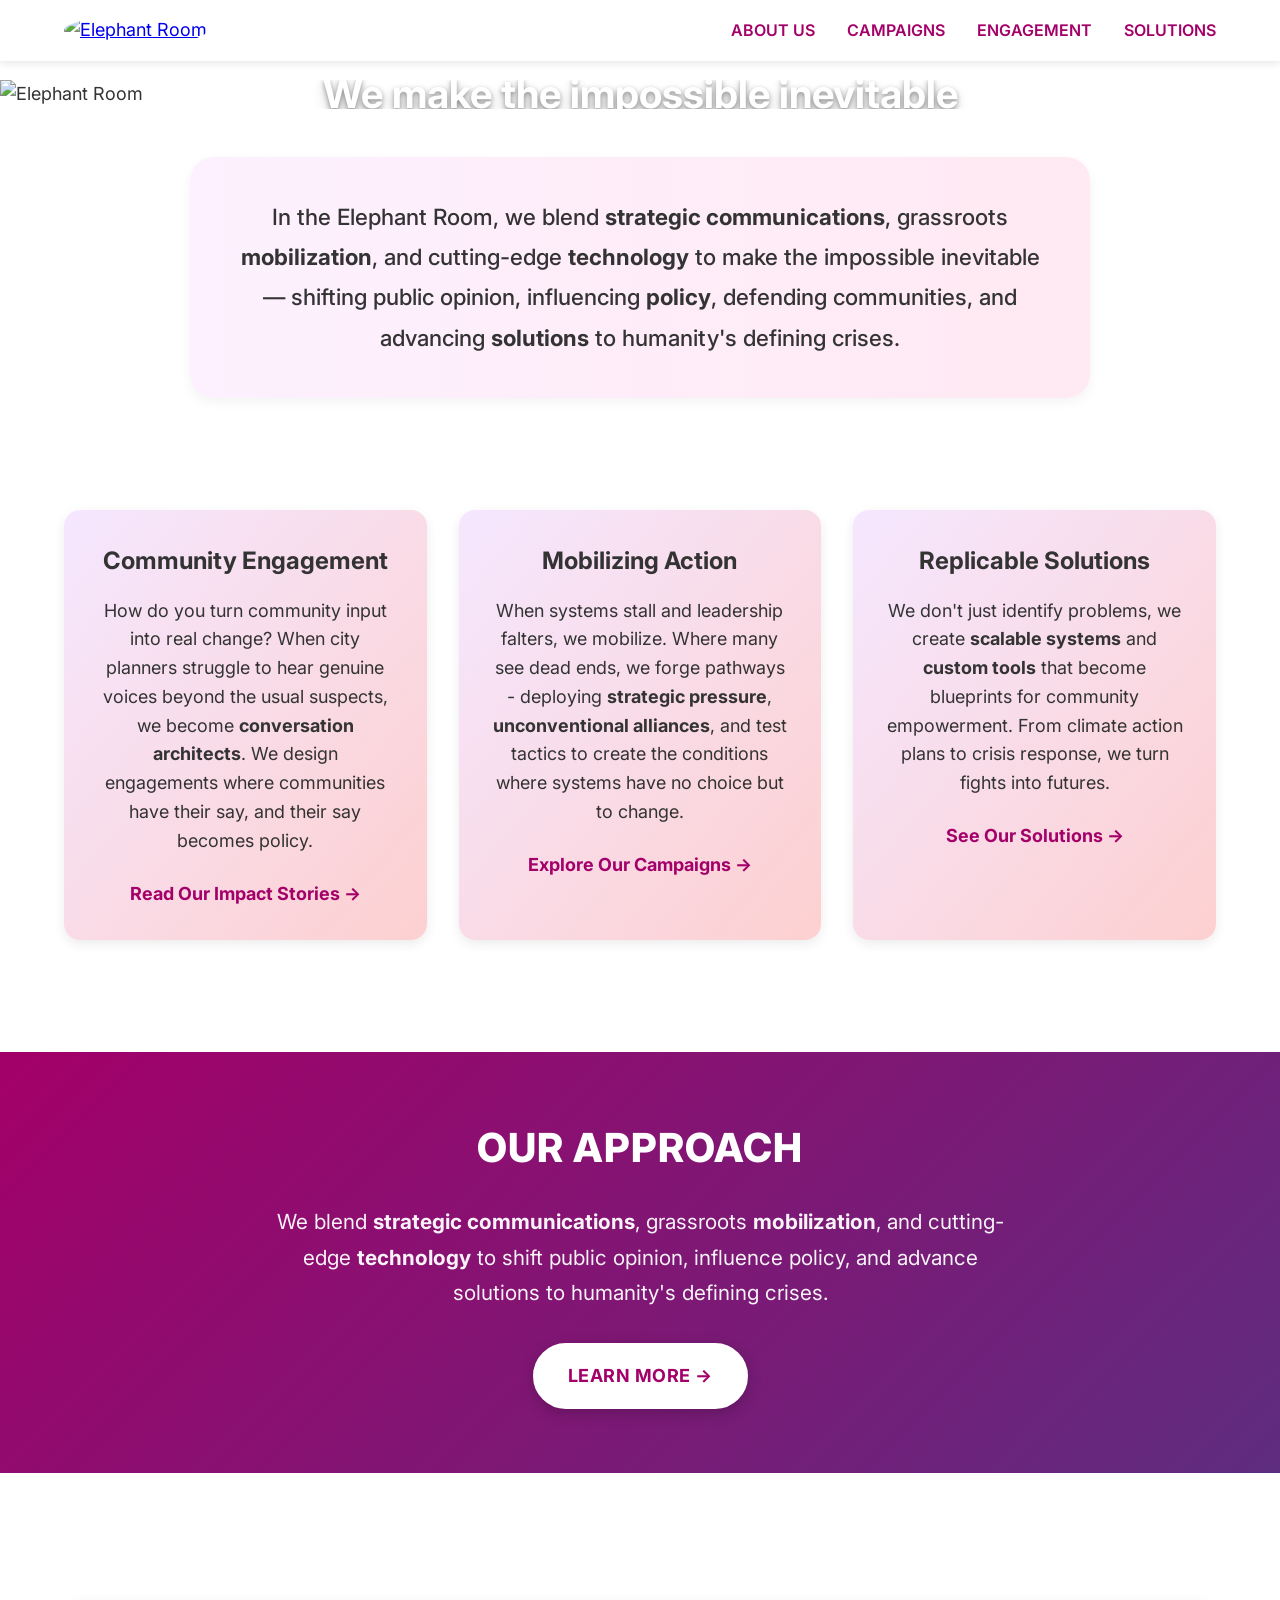
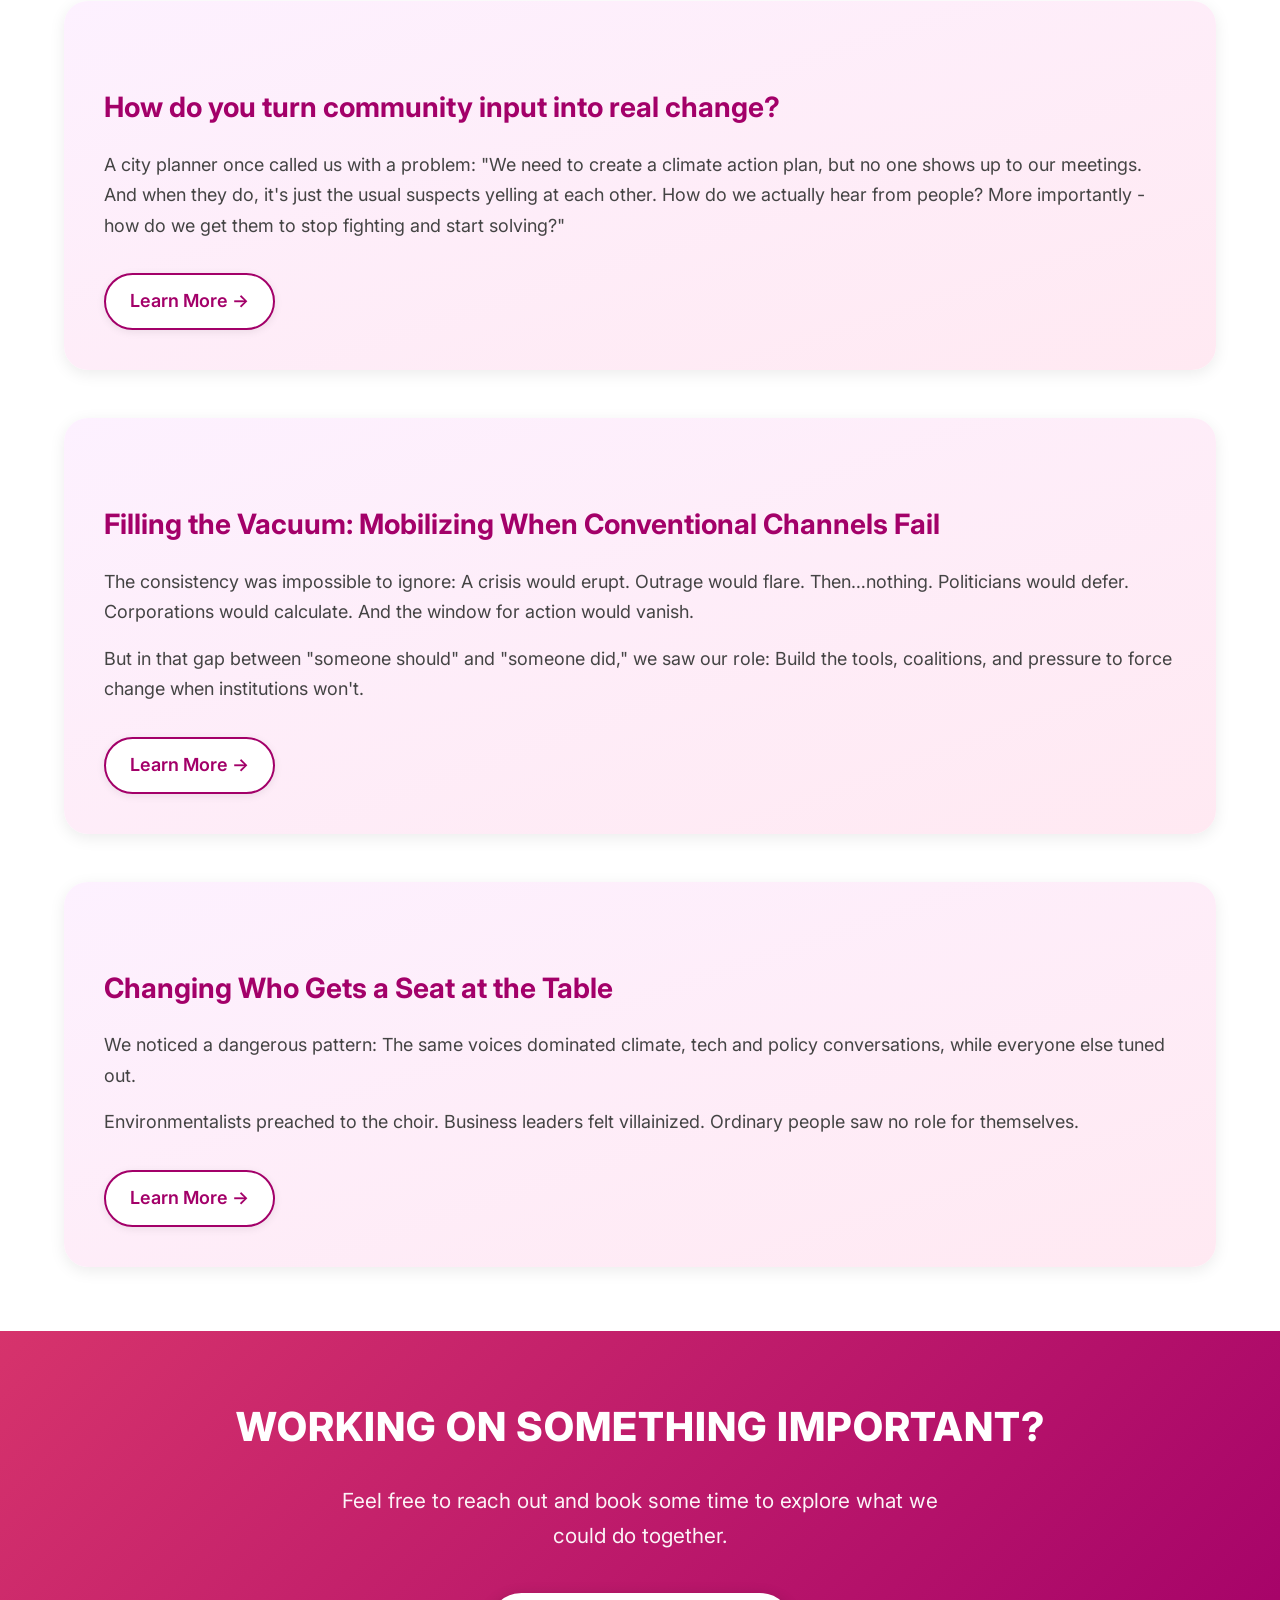
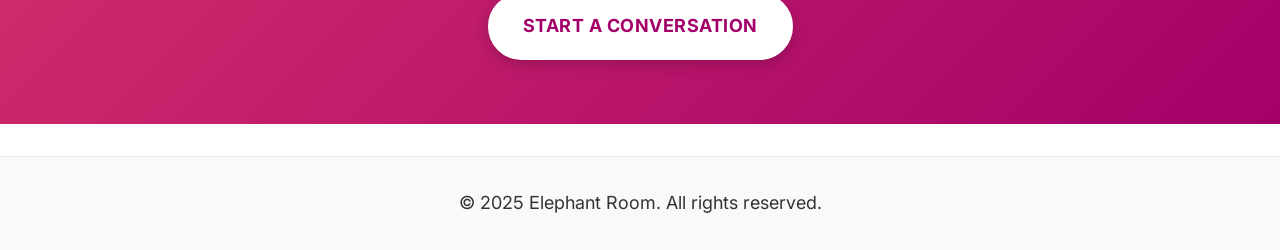
==== index.html @ 50a8126b "Restore original Elephant Room website for Netlify deployment" ====
<!DOCTYPE html>
<html lang="en">
<head>
    <meta charset="UTF-8">
    <meta name="viewport" content="width=device-width, initial-scale=1.0">
    <title>Elephant Room - We make the impossible inevitable</title>
    <link rel="stylesheet" href="css/main.css">
    <link href="https://fonts.googleapis.com/css2?family=Inter:wght@400;600;700;900&display=swap" rel="stylesheet">
</head>
<body>
    <!-- Navigation -->
    <nav class="site-nav">
        <div class="nav-container">
            <a href="index.html" class="nav-logo">
                <img src="content/images/2025/06/elphant-in-the-logo-1.jpg" alt="Elephant Room" width="40" height="40">
            </a>
            <ul class="nav-menu">
                <li><a href="about-us.html">About Us</a></li>
                <li><a href="campaigns.html">Campaigns</a></li>
                <li><a href="engagement.html">Engagement</a></li>
                <li><a href="solutions.html">Solutions</a></li>
            </ul>
        </div>
    </nav>

    <!-- Full-bleed Hero Section -->
    <section class="hero">
        <img src="content/images/2025/06/elephants-1.jpg" class="hero-image" alt="Elephant Room">
        <div class="hero-text">
            <h1 class="hero-heading">We make the impossible inevitable</h1>
        </div>
    </section>

    <!-- Mission Copy -->
    <section class="mission-copy">
        <div class="mission-wrapper">
            <p>
                In the Elephant Room, we blend
                <strong>strategic communications</strong>,
                grassroots <strong>mobilization</strong>, and
                cutting-edge <strong>technology</strong> to make the impossible inevitable —
                shifting public opinion, influencing <strong>policy</strong>,
                defending communities, and advancing <strong>solutions</strong>
                to humanity's defining crises.
            </p>
        </div>
    </section>

    <!-- Main content container -->
    <div class="page-container">
        <!-- Card Grid -->
        <section class="card-grid">
            <div class="card">
                <h2>Community Engagement</h2>
                <p>How do you turn community input into real change? When city planners struggle to hear genuine voices beyond the usual suspects, we become <strong>conversation architects</strong>. We design engagements where communities have their say, and their say becomes policy.</p>
                <a href="engagement.html">Read Our Impact Stories →</a>
            </div>
            <div class="card">
                <h2>Mobilizing Action</h2>
                <p>When systems stall and leadership falters, we mobilize. Where many see dead ends, we forge pathways - deploying <strong>strategic pressure</strong>, <strong>unconventional alliances</strong>, and test tactics to create the conditions where systems have no choice but to change.</p>
                <a href="campaigns.html">Explore Our Campaigns →</a>
            </div>
            <div class="card">
                <h2>Replicable Solutions</h2>
                <p>We don't just identify problems, we create <strong>scalable systems</strong> and <strong>custom tools</strong> that become blueprints for community empowerment. From climate action plans to crisis response, we turn fights into futures.</p>
                <a href="solutions.html">See Our Solutions →</a>
            </div>
        </section>
    </div>

    <!-- Our Approach Full-Width Section -->
    <section class="our-approach-section">
        <div class="our-approach-content">
            <h2>Our Approach</h2>
            <p>We blend <strong>strategic communications</strong>, grassroots <strong>mobilization</strong>, and cutting-edge <strong>technology</strong> to shift public opinion, influence policy, and advance solutions to humanity's defining crises.</p>
            <a href="about-us.html" class="approach-button">Learn More →</a>
        </div>
    </section>

    <!-- Main content container -->
    <div class="page-container">

        <!-- Three Key Areas Section -->
        <section class="key-areas">
            <div class="key-area">
                <div class="key-area-content">
                    <h3>How do you turn community input into real change?</h3>
                    <div class="key-area-image">
                        <img src="images/placeholder-community.jpg" alt="Community Engagement" onerror="this.style.display='none';">
                    </div>
                    <p>A city planner once called us with a problem: "We need to create a climate action plan, but no one shows up to our meetings. And when they do, it's just the usual suspects yelling at each other. How do we actually hear from people? More importantly - how do we get them to stop fighting and start solving?"</p>
                    <a href="engagement.html" class="key-area-link">Learn More →</a>
                </div>
            </div>
            
            <div class="key-area">
                <div class="key-area-content">
                    <h3>Filling the Vacuum: Mobilizing When Conventional Channels Fail</h3>
                    <div class="key-area-image">
                        <img src="images/placeholder-mobilizing.jpg" alt="Mobilizing Action" onerror="this.style.display='none';">
                    </div>
                    <p>The consistency was impossible to ignore: A crisis would erupt. Outrage would flare. Then…nothing. Politicians would defer. Corporations would calculate. And the window for action would vanish.</p>
                    <p>But in that gap between "someone should" and "someone did," we saw our role: Build the tools, coalitions, and pressure to force change when institutions won't.</p>
                    <a href="campaigns.html" class="key-area-link">Learn More →</a>
                </div>
            </div>
            
            <div class="key-area">
                <div class="key-area-content">
                    <h3>Changing Who Gets a Seat at the Table</h3>
                    <div class="key-area-image">
                        <img src="images/placeholder-solutions.jpg" alt="Solutions" onerror="this.style.display='none';">
                    </div>
                    <p>We noticed a dangerous pattern: The same voices dominated climate, tech and policy conversations, while everyone else tuned out.</p>
                    <p>Environmentalists preached to the choir. Business leaders felt villainized. Ordinary people saw no role for themselves.</p>
                    <a href="solutions.html" class="key-area-link">Learn More →</a>
                </div>
            </div>
        </section>

        <!-- CTA Banner -->
        <section class="cta">
            <h2>Working on Something Important?</h2>
            <p>Feel free to reach out and book some time to explore what we could do together.</p>
            <a class="cta-button" href="https://calendly.com/ben_west_/elephant-room-first-call" target="_blank" rel="noopener">Start a Conversation</a>
        </section>
    </div>

    <!-- Footer -->
    <footer class="site-footer">
        <div class="footer-content">
            <p>&copy; 2025 Elephant Room. All rights reserved.</p>
        </div>
    </footer>
</body>
</html>
---- css/main.css ----
/* Reset and Base Styles */
* {
    margin: 0;
    padding: 0;
    box-sizing: border-box;
}

/* Typography */
@import url('https://fonts.googleapis.com/css2?family=Inter:wght@400;600;700;900&display=swap');

body {
    font-family: 'Inter', -apple-system, BlinkMacSystemFont, 'Segoe UI', Roboto, Oxygen, Ubuntu, Cantarell, 'Open Sans', 'Helvetica Neue', sans-serif;
    line-height: 1.6;
    color: #333;
    font-size: 18px;
}

/* Navigation Styles */
.site-nav {
    background: white;
    position: fixed;
    top: 0;
    left: 0;
    right: 0;
    z-index: 9999;
    box-shadow: 0 2px 8px rgba(0, 0, 0, 0.1);
}

.nav-container {
    max-width: 1200px;
    margin: 0 auto;
    display: flex;
    align-items: center;
    justify-content: space-between;
    padding: 1rem 1.5rem;
}

.nav-logo img {
    width: 40px;
    height: 40px;
    border-radius: 50%;
}

.nav-menu {
    display: flex;
    list-style: none;
    gap: 2rem;
    margin: 0;
}

.nav-menu a {
    color: #a30069;
    font-weight: 600;
    text-transform: uppercase;
    font-size: 1rem;
    text-decoration: none;
    transition: color 0.2s ease;
    text-shadow:
        0 1px 2px rgba(255, 255, 255, 0.8),
        0 2px 4px rgba(255, 255, 255, 0.6),
        0 4px 8px rgba(255, 255, 255, 0.4);
}

.nav-menu a:hover,
.nav-menu a.nav-active {
    color: #5e2c7f;
}

/* Hero Section */
.hero {
    position: relative;
    width: 100vw;
    max-height: 520px;
    overflow: hidden;
    margin-top: 80px; /* Account for fixed nav */
}

.hero-image {
    width: 100%;
    height: auto;
    display: block;
}

.hero-text {
    position: absolute;
    top: 50%;
    left: 50%;
    transform: translate(-50%, -50%);
    z-index: 10;
    color: white;
    text-align: center;
    text-shadow:
        0 2px 4px rgba(0, 0, 0, 0.3),
        0 4px 8px rgba(0, 0, 0, 0.2),
        0 8px 16px rgba(0, 0, 0, 0.1);
}

.hero-heading {
    font-size: 2.5rem;
    font-weight: 700;
    margin: 0;
}

/* Subpage Hero Styles */
.sub-hero {
    background: linear-gradient(to right, #fdf1ff, #ffe9f2);
    padding: 5rem 1.5rem 4rem;
    text-align: center;
    margin-top: 80px; /* Account for fixed nav */
}

.sub-hero .hero-heading {
    font-size: 3.5rem;
    font-weight: 900;
    color: #333;
    text-transform: uppercase;
    margin-bottom: 1.5rem;
}

.sub-hero .hero-blurb {
    font-size: 1.5rem;
    font-weight: 400;
    line-height: 1.8;
    max-width: 900px;
    margin: 0 auto 1rem;
    color: #333;
}

.sub-hero .highlight {
    font-weight: 600;
    color: #a30069;
}

/* Mission Section */
.mission-copy {
    display: flex;
    justify-content: center;
    padding: 3rem 1.5rem;
    width: 100vw;
    margin-left: calc(-50vw + 50%);
    margin-right: calc(-50vw + 50%);
}

.mission-wrapper {
    max-width: 900px;
    background: linear-gradient(to right, #fdf1ff, #ffe9f2);
    padding: 2.5rem;
    border-radius: 1.5rem;
    font-size: 1.4rem;
    line-height: 1.8;
    font-weight: 500;
    color: #333;
    text-align: center;
    box-shadow: 0 4px 12px rgba(0,0,0,0.05);
}

.mission-wrapper p {
    margin: 0;
}

/* Page container */
.page-container {
    max-width: 1200px;
    margin: 0 auto;
    padding: 2rem 1.5rem;
}

/* Card Grid */
.card-grid {
    display: grid;
    grid-template-columns: repeat(auto-fit, minmax(280px, 1fr));
    gap: 2rem;
    margin: 2rem 0;
}

.card {
    background: linear-gradient(to bottom right, #f5e7ff, #fdd0d0);
    padding: 2rem;
    border-radius: 1rem;
    box-shadow: 0 4px 12px rgba(0,0,0,0.08);
    text-align: center;
    transition: transform 0.2s ease, box-shadow 0.2s ease;
}

.card:hover {
    transform: translateY(-2px);
    box-shadow: 0 6px 20px rgba(0,0,0,0.12);
}

.card h2 {
    margin-bottom: 1rem;
    color: #333;
    font-size: 1.5rem;
}

.card p {
    margin-bottom: 1.5rem;
    line-height: 1.6;
}

.card a {
    color: #a30069;
    font-weight: bold;
    text-decoration: none;
    transition: color 0.2s ease;
}

.card a:hover {
    color: #d6336c;
}

/* Our Approach Full-Width Section */
.our-approach-section {
    width: 100vw;
    margin-left: calc(-50vw + 50%);
    margin-right: calc(-50vw + 50%);
    background: linear-gradient(135deg, #a30069, #5e2c7f);
    padding: 4rem 0;
    margin-top: 3rem;
    margin-bottom: 2rem;
    color: white;
    text-align: center;
}

.our-approach-content {
    max-width: 800px;
    margin: 0 auto;
    padding: 0 2rem;
}

.our-approach-content h2 {
    font-size: 2.5rem;
    font-weight: 800;
    margin-bottom: 1.5rem;
    color: white;
    text-transform: uppercase;
    letter-spacing: 1px;
}

.our-approach-content p {
    font-size: 1.3rem;
    line-height: 1.7;
    margin-bottom: 2rem;
    color: rgba(255, 255, 255, 0.95);
}

.approach-button {
    display: inline-block;
    padding: 1rem 2rem;
    background: white;
    color: #a30069;
    border: 3px solid white;
    border-radius: 2.5rem;
    text-decoration: none;
    font-weight: 700;
    font-size: 1.125rem;
    text-transform: uppercase;
    letter-spacing: 0.5px;
    transition: all 0.3s ease;
    box-shadow: 0 4px 15px rgba(0, 0, 0, 0.2);
}

.approach-button:hover {
    background: rgba(255, 255, 255, 0.1);
    color: white;
    border-color: white;
    transform: translateY(-3px);
    box-shadow: 0 6px 20px rgba(0, 0, 0, 0.3);
}

/* Key Areas Section */
.key-areas {
    margin: 4rem 0;
    display: grid;
    grid-template-columns: 1fr;
    gap: 3rem;
}

.key-area {
    background: linear-gradient(to bottom right, #fdf1ff, #ffe9f2);
    border-radius: 1.5rem;
    padding: 2.5rem;
    box-shadow: 0 4px 16px rgba(0,0,0,0.08);
    transition: transform 0.3s ease, box-shadow 0.3s ease;
}

.key-area:hover {
    transform: translateY(-4px);
    box-shadow: 0 8px 24px rgba(0,0,0,0.12);
}

.key-area-content h3 {
    font-size: 1.75rem;
    font-weight: 700;
    color: #a30069;
    margin-bottom: 1.5rem;
    line-height: 1.3;
}

.key-area-image {
    margin: 1.5rem 0;
    text-align: center;
}

.key-area-image img {
    max-width: 100%;
    height: auto;
    border-radius: 1rem;
    box-shadow: 0 4px 12px rgba(0,0,0,0.1);
}

.key-area-content p {
    font-size: 1.125rem;
    line-height: 1.7;
    color: #444;
    margin-bottom: 1rem;
}

.key-area-content p:last-of-type {
    margin-bottom: 2rem;
}

.key-area-link {
    display: inline-block;
    color: #a30069;
    font-weight: 600;
    text-decoration: none;
    font-size: 1.125rem;
    padding: 0.75rem 1.5rem;
    border: 2px solid #a30069;
    border-radius: 2rem;
    transition: all 0.3s ease;
    background: white;
    box-shadow: 0 2px 8px rgba(0,0,0,0.08);
}

.key-area-link:hover {
    background: #a30069;
    color: white;
    transform: translateY(-2px);
    box-shadow: 0 4px 12px rgba(0,0,0,0.15);
}

/* CTA Section */
.cta {
    width: 100vw;
    margin-left: calc(-50vw + 50%);
    margin-right: calc(-50vw + 50%);
    background: linear-gradient(135deg, #d6336c, #a30069);
    text-align: center;
    padding: 4rem 2rem;
    margin-top: 4rem;
    color: white;
}

.cta h2 {
    font-size: 2.5rem;
    font-weight: 800;
    margin-bottom: 1.5rem;
    color: white;
    text-transform: uppercase;
    letter-spacing: 1px;
}

.cta p {
    font-size: 1.3rem;
    line-height: 1.7;
    margin-bottom: 2.5rem;
    color: rgba(255, 255, 255, 0.95);
    max-width: 600px;
    margin-left: auto;
    margin-right: auto;
    margin-bottom: 2.5rem;
}

.cta-button {
    display: inline-block;
    padding: 1rem 2rem;
    background: white;
    color: #a30069;
    border: 3px solid white;
    border-radius: 2.5rem;
    text-decoration: none;
    font-weight: 700;
    font-size: 1.125rem;
    text-transform: uppercase;
    letter-spacing: 0.5px;
    transition: all 0.3s ease;
    box-shadow: 0 4px 15px rgba(0, 0, 0, 0.2);
}

.cta-button:hover {
    background: rgba(255, 255, 255, 0.1);
    color: white;
    border-color: white;
    transform: translateY(-3px);
    box-shadow: 0 6px 20px rgba(0, 0, 0, 0.3);
}

/* Global CTA Footer Styling */
.cta-footer {
    display: flex;
    justify-content: center;
    padding: 3rem 1.5rem 4rem;
    width: 100vw;
    position: relative;
    left: 50%;
    right: 50%;
    margin: 0 -50vw;
}

.cta-box {
    background: linear-gradient(to right, #f5e1ff, #ffeaf5);
    border-radius: 1rem;
    padding: 2.5rem 2rem;
    text-align: center;
    box-shadow: 0 4px 12px rgba(0, 0, 0, 0.06);
    max-width: 800px;
    width: 100%;
}

.cta-box h2 {
    font-size: 1.75rem;
    font-weight: 700;
    color: #a30069;
    margin-bottom: 1rem;
}

.cta-box p {
    font-size: 1.125rem;
    line-height: 1.6;
    margin-bottom: 2rem;
    color: #333;
}

.cta-box .cta-button {
    display: inline-block;
    background: white;
    color: #d6336c;
    border: 2px solid #d6336c;
    padding: 0.75rem 1.5rem;
    border-radius: 2rem;
    text-decoration: none;
    font-weight: 600;
    box-shadow: 0 4px 8px rgba(0, 0, 0, 0.08);
    transition: all 0.3s ease;
}

.cta-box .cta-button:hover {
    background: #fff0f5;
    color: #a30069;
    border-color: #a30069;
}

/* Expertise Cards */
.expertise-section {
    max-width: 900px;
    margin: 0 auto;
    padding: 3rem 1.5rem;
}

.exp-card {
    background: linear-gradient(to bottom right, #fdf1ff, #ffe9f2);
    border-radius: 1.5rem;
    box-shadow: 0 4px 12px rgba(0, 0, 0, 0.08);
    margin-bottom: 2rem;
    padding: 2rem;
    transition: all 0.3s ease;
    position: relative;
    overflow: hidden;
}

.exp-card:hover {
    transform: translateY(-2px);
    box-shadow: 0 6px 20px rgba(0, 0, 0, 0.12);
}

.exp-card::before {
    content: '';
    position: absolute;
    top: 0;
    left: 0;
    right: 0;
    height: 5px;
    background: linear-gradient(to right, #a30069, #d6336c);
}

.exp-card img {
    width: 100%;
    max-height: 350px;
    object-fit: cover;
    border-radius: 1rem;
    margin: 1.5rem 0;
    box-shadow: 0 4px 12px rgba(0, 0, 0, 0.1);
}

.exp-card p {
    font-size: 1.125rem;
    line-height: 1.8;
    color: #333;
    margin: 1rem 0;
}

.exp-card strong {
    color: #a30069;
    font-weight: 600;
}

.exp-card summary {
    font-size: 1.5rem;
    font-weight: 700;
    color: #a30069;
    cursor: pointer;
    margin-bottom: 1rem;
    outline: none;
    display: flex;
    align-items: center;
    gap: 0.75rem;
    list-style: none;
}

.exp-card summary::-webkit-details-marker {
    display: none;
}

.exp-card[open] summary {
    margin-bottom: 1.5rem;
}

.icon {
    width: 24px;
    height: 24px;
    flex-shrink: 0;
}

/* Bio section wrapper */
.bio-section-wrapper {
    width: 100vw;
    margin-left: calc(-50vw + 50%);
    margin-right: calc(-50vw + 50%);
    background: linear-gradient(to right, #fdf1ff, #ffe9f2);
    padding: 4rem 0;
    margin-top: 0;
}

/* Bio section styles */
.bio-section {
    max-width: 1000px;
    margin: 0 auto;
    padding: 2rem 1.5rem 0;
}

.bio-content {
    text-align: center;
}

.group-photo-container {
    margin-bottom: 2rem;
}

.group-photo {
    max-width: 800px;
    width: 100%;
    height: auto;
    border-radius: 1.5rem;
    box-shadow: 0 8px 24px rgba(0, 0, 0, 0.15);
}

.bio-heading {
    font-size: 3rem;
    font-weight: 800;
    color: #a30069;
    margin-bottom: 1rem;
}

.bio-intro {
    font-size: 1.5rem;
    font-weight: 600;
    line-height: 1.6;
    color: #333;
    margin-bottom: 1rem;
}

.bio-description, .bio-motto {
    font-size: 1.25rem;
    line-height: 1.8;
    color: #555;
    max-width: 800px;
    margin: 0 auto 2rem;
}

.bio-motto {
    font-weight: 500;
    font-style: italic;
}

h3 {
    font-size: 2rem;
    color: #a30069;
    margin: 3rem 0 2rem;
    font-weight: 700;
}

.individual-bios {
    display: flex;
    justify-content: center;
    gap: 3rem;
    margin: 3rem auto;
    max-width: 900px;
    flex-wrap: nowrap;
}

.bio-card {
    background: white;
    border-radius: 1.5rem;
    padding: 2rem;
    box-shadow: 0 4px 16px rgba(0, 0, 0, 0.08);
    transition: transform 0.3s ease, box-shadow 0.3s ease;
    text-align: center;
    flex: 1;
    max-width: 400px;
}

.bio-card:hover {
    transform: translateY(-4px);
    box-shadow: 0 8px 24px rgba(0, 0, 0, 0.12);
}

.bio-image {
    width: 180px;
    height: 180px;
    object-fit: cover;
    border-radius: 50%;
    margin: 0 auto 1.5rem;
    display: block;
    border: 5px solid #ffe9f2;
    box-shadow: 0 4px 12px rgba(0, 0, 0, 0.1);
}

.bio-quote {
    font-size: 1.125rem;
    font-style: italic;
    line-height: 1.8;
    color: #555;
    margin-bottom: 1rem;
    text-align: left;
}

.bio-quote-attribution {
    font-weight: 700;
    color: #a30069;
    font-size: 1rem;
    margin-top: 1rem;
    text-align: right;
}

/* What we do section styles */
.what-we-do {
    background: white;
    border-radius: 1.5rem;
    padding: 3rem;
    max-width: 700px;
    margin: 3rem auto 0;
    box-shadow: 0 4px 16px rgba(0, 0, 0, 0.08);
    border: 2px solid #ffe9f2;
}

.what-we-do-heading {
    font-size: 2rem;
    color: #a30069;
    margin-bottom: 1.5rem;
    font-weight: 700;
}

.what-we-do-intro, .what-we-do-outro {
    font-size: 1.125rem;
    color: #555;
    line-height: 1.8;
}

.what-we-do-list {
    list-style-type: none;
    padding: 0;
    margin: 2rem 0;
    display: flex;
    flex-wrap: wrap;
    justify-content: center;
    gap: 0.75rem;
}

.what-we-do-list li {
    background: linear-gradient(to right, #fdf1ff, #ffe9f2);
    padding: 0.75rem 1.5rem;
    border-radius: 2rem;
    font-size: 1rem;
    font-weight: 600;
    color: #a30069;
    box-shadow: 0 2px 8px rgba(0, 0, 0, 0.06);
    transition: all 0.2s ease;
}

.what-we-do-list li:hover {
    transform: translateY(-2px);
    box-shadow: 0 4px 12px rgba(0, 0, 0, 0.1);
}

/* Chronicle content styles */
.chronicle-content h4 {
    color: #5e2c7f;
    font-size: 1.3rem;
    margin: 1.5rem 0 0.75rem 0;
    font-weight: 600;
}

.chronicle-content ul {
    margin: 0.75rem 0;
    padding-left: 1.5rem;
}

.chronicle-content li {
    margin-bottom: 0.5rem;
    font-size: 1.2rem;
    line-height: 1.7;
}

.chronicle-content blockquote {
    background: #fff0f5;
    border-left: 4px solid #a30069;
    margin: 1.5rem 0;
    padding: 1rem 1.5rem;
    font-style: italic;
    font-size: 1.25rem;
    color: #5e2c7f;
}

.challenge, .solution, .results, .chronicle-section {
    margin: 1.5rem 0;
    padding: 1rem;
    background: rgba(255, 240, 245, 0.5);
    border-radius: 0.75rem;
}

/* Footer */
.site-footer {
    background: #f8f9fa;
    padding: 2rem 0;
    text-align: center;
    border-top: 1px solid #e9ecef;
}

.footer-content {
    max-width: 1200px;
    margin: 0 auto;
    padding: 0 1.5rem;
}

/* Responsive Design */
@media (max-width: 768px) {
    .nav-container {
        flex-direction: column;
        gap: 1rem;
        padding: 1rem;
    }
    
    .nav-menu {
        gap: 1rem;
        flex-wrap: wrap;
        justify-content: center;
    }
    
    .hero {
        margin-top: 120px; /* Account for taller mobile nav */
    }
    
    .sub-hero {
        margin-top: 120px;
        padding: 3rem 1rem 2rem;
    }
    
    .hero-heading {
        font-size: 2rem;
    }
    
    .sub-hero .hero-heading {
        font-size: 2.5rem;
    }
    
    .sub-hero .hero-blurb {
        font-size: 1.25rem;
    }
    
    .mission-wrapper {
        font-size: 1.2rem;
        padding: 2rem;
    }
    
    .card-grid {
        grid-template-columns: 1fr;
        gap: 1.5rem;
    }
    
    .cta h2 {
        font-size: 1.75rem;
    }
    
    .bio-heading {
        font-size: 2.5rem;
    }
    
    .individual-bios {
        flex-direction: column;
        align-items: center;
        gap: 2rem;
    }
    
    .bio-card {
        max-width: 100%;
    }
    
    .what-we-do {
        padding: 2rem;
    }
    
    .our-approach-section {
        padding: 3rem 0;
        margin-top: 2rem;
        margin-bottom: 1rem;
    }
    
    .our-approach-content h2 {
        font-size: 2rem;
    }
    
    .our-approach-content p {
        font-size: 1.125rem;
    }
    
    .key-areas {
        margin: 2rem 0;
        gap: 2rem;
    }
    
    .key-area {
        padding: 2rem;
    }
    
    .key-area-content h3 {
        font-size: 1.5rem;
    }
    
    .key-area-content p {
        font-size: 1rem;
    }
}

/* Full-bleed wrapper */
.full-bleed-wrapper {
    width: 100vw;
    position: relative;
    left: 50%;
    right: 50%;
    margin-left: -50vw;
    margin-right: -50vw;
}
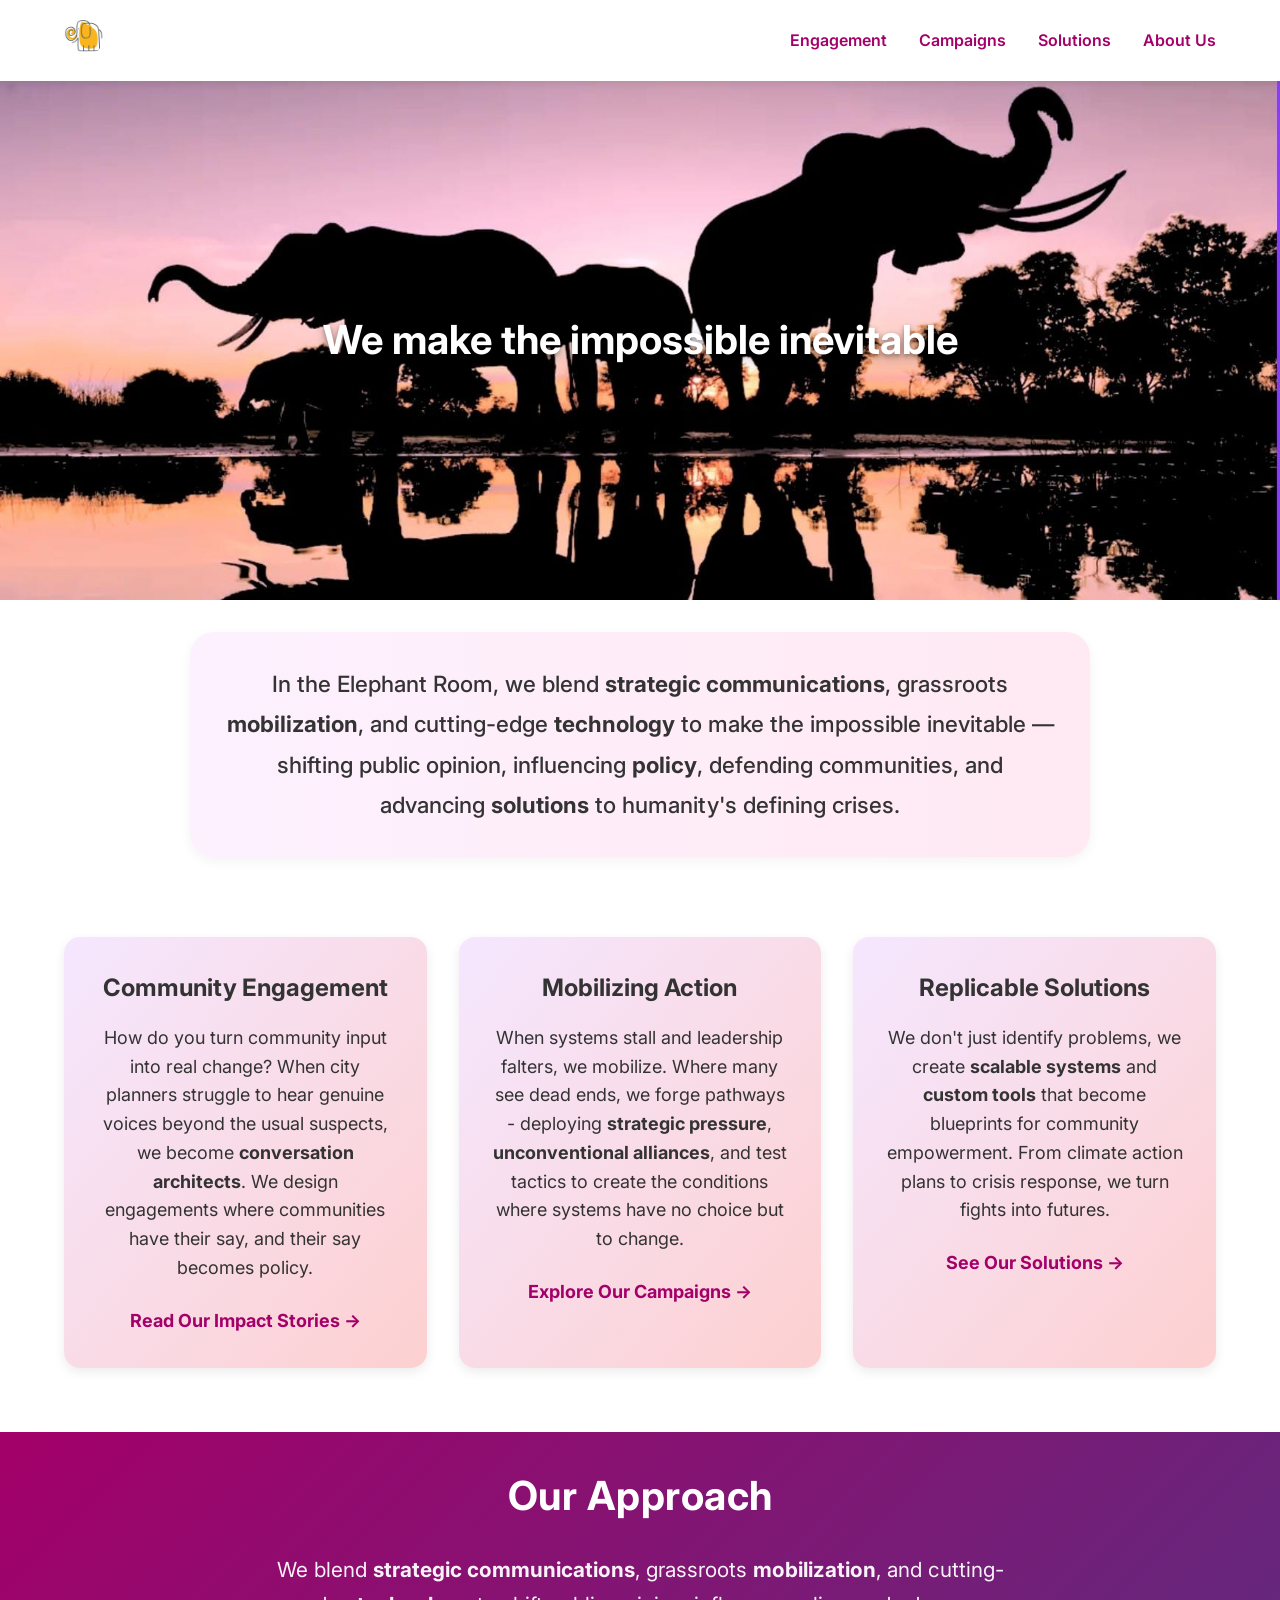
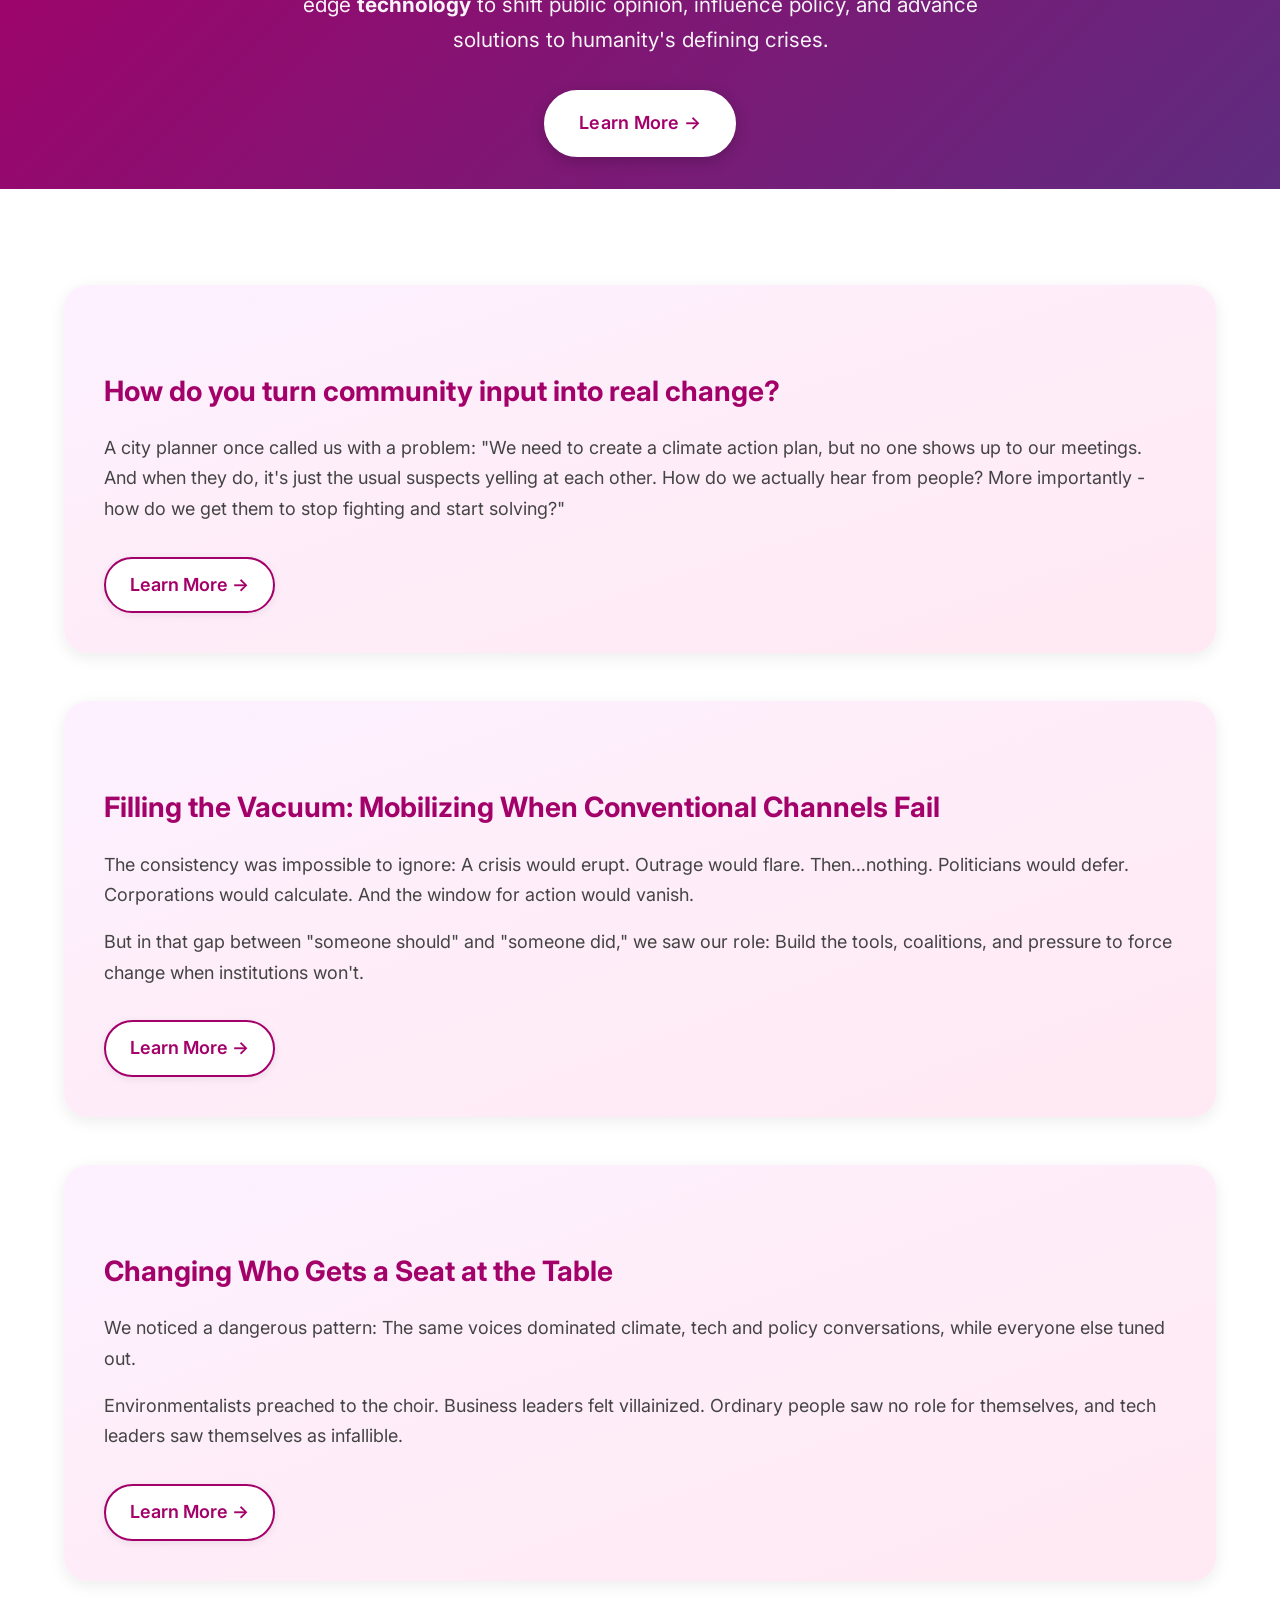
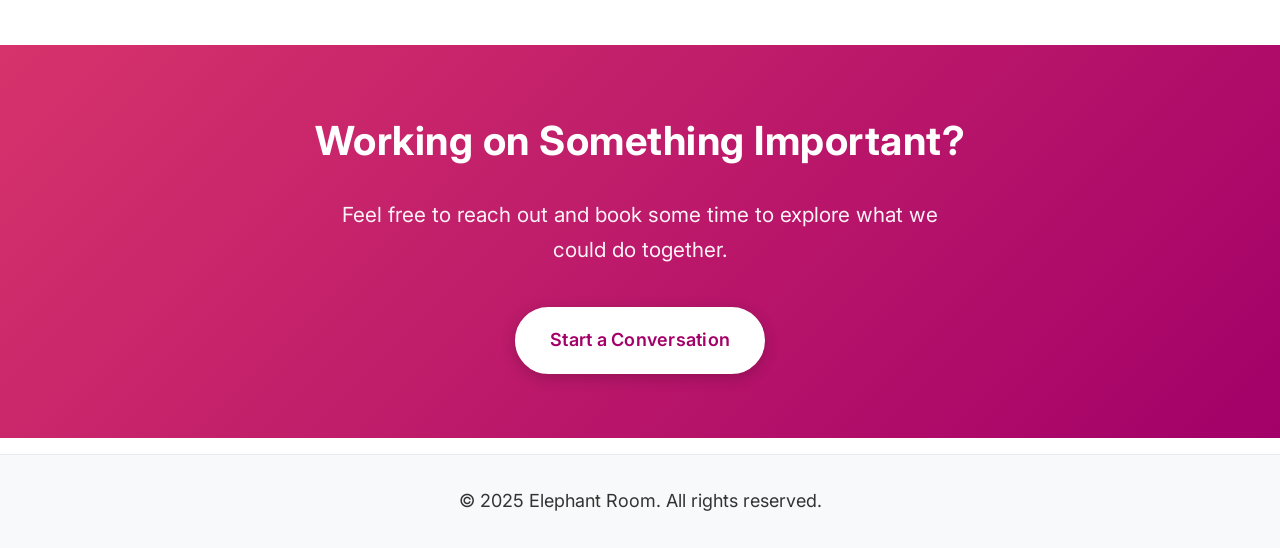
==== commit 8427e799: "Fix spacing and navigation consistency across all pages - Reduced excessive whitespace between nav a" ====
--- a/index.html
+++ b/index.html
@@ -15,10 +15,10 @@
                 <img src="content/images/2025/06/elphant-in-the-logo-1.jpg" alt="Elephant Room" width="40" height="40">
             </a>
             <ul class="nav-menu">
+                <li><a href="engagement.html">Engagement</a></li>
+                <li><a href="campaigns.html">Campaigns</a></li>
+                <li><a href="solutions.html">Solutions</a></li>
                 <li><a href="about-us.html">About Us</a></li>
-                <li><a href="campaigns.html">Campaigns</a></li>
-                <li><a href="engagement.html">Engagement</a></li>
-                <li><a href="solutions.html">Solutions</a></li>
             </ul>
         </div>
     </nav>
@@ -32,8 +32,8 @@
     </section>
 
     <!-- Mission Copy -->
-    <section class="mission-copy">
-        <div class="mission-wrapper">
+    <section class="mission-copy" style="padding: 2rem 1.5rem;">
+        <div class="mission-wrapper" style="padding: 2rem;">
             <p>
                 In the Elephant Room, we blend
                 <strong>strategic communications</strong>,
@@ -47,7 +47,7 @@
     </section>
 
     <!-- Main content container -->
-    <div class="page-container">
+    <div class="page-container" style="padding: 1rem 1.5rem;">
         <!-- Card Grid -->
         <section class="card-grid">
             <div class="card">
@@ -69,7 +69,7 @@
     </div>
 
     <!-- Our Approach Full-Width Section -->
-    <section class="our-approach-section">
+    <section class="our-approach-section" style="padding: 2rem 0; margin: 1rem 0;">
         <div class="our-approach-content">
             <h2>Our Approach</h2>
             <p>We blend <strong>strategic communications</strong>, grassroots <strong>mobilization</strong>, and cutting-edge <strong>technology</strong> to shift public opinion, influence policy, and advance solutions to humanity's defining crises.</p>
@@ -78,7 +78,7 @@
     </section>
 
     <!-- Main content container -->
-    <div class="page-container">
+    <div class="page-container" style="padding: 1rem 1.5rem;">
 
         <!-- Three Key Areas Section -->
         <section class="key-areas">
@@ -112,7 +112,7 @@
                         <img src="images/placeholder-solutions.jpg" alt="Solutions" onerror="this.style.display='none';">
                     </div>
                     <p>We noticed a dangerous pattern: The same voices dominated climate, tech and policy conversations, while everyone else tuned out.</p>
-                    <p>Environmentalists preached to the choir. Business leaders felt villainized. Ordinary people saw no role for themselves.</p>
+                    <p>Environmentalists preached to the choir. Business leaders felt villainized. Ordinary people saw no role for themselves, and tech leaders saw themselves as infallible.</p>
                     <a href="solutions.html" class="key-area-link">Learn More →</a>
                 </div>
             </div>
--- a/css/main.css
+++ b/css/main.css
@@ -51,7 +51,6 @@
 .nav-menu a {
     color: #a30069;
     font-weight: 600;
-    text-transform: uppercase;
     font-size: 1rem;
     text-decoration: none;
     transition: color 0.2s ease;
@@ -109,11 +108,86 @@
     margin-top: 80px; /* Account for fixed nav */
 }
 
+/* Modern Hero with Shadow Background */
+.modern-hero {
+    background: linear-gradient(135deg, rgba(163, 0, 105, 0.9), rgba(80, 0, 50, 0.9)), linear-gradient(to right, #333, #555);
+    padding: 5rem 1.5rem 4rem;
+    text-align: center;
+    margin-top: 80px; /* Account for fixed nav */
+    position: relative;
+    overflow: hidden;
+}
+
+.modern-hero::before {
+    content: '';
+    position: absolute;
+    top: 0;
+    left: 0;
+    right: 0;
+    bottom: 0;
+    background: url('data:image/svg+xml,<svg xmlns="http://www.w3.org/2000/svg" viewBox="0 0 100 100"><defs><pattern id="grain" width="100" height="100" patternUnits="userSpaceOnUse"><circle cx="20" cy="20" r="1" fill="white" opacity="0.1"/><circle cx="80" cy="40" r="0.5" fill="white" opacity="0.05"/><circle cx="50" cy="70" r="1.5" fill="white" opacity="0.08"/></pattern></defs><rect width="100%" height="100%" fill="url(%23grain)"/></svg>');
+    pointer-events: none;
+}
+
+.modern-hero .hero-heading {
+    font-size: 3.5rem;
+    font-weight: 700;
+    color: white;
+    margin-bottom: 1.5rem;
+    text-shadow: 2px 2px 8px rgba(0, 0, 0, 0.7);
+    position: relative;
+    z-index: 1;
+}
+
+.modern-hero .hero-blurb {
+    font-size: 1.5rem;
+    font-weight: 400;
+    line-height: 1.8;
+    max-width: 900px;
+    margin: 0 auto 1rem;
+    color: white;
+    text-shadow: 1px 1px 4px rgba(0, 0, 0, 0.8);
+    position: relative;
+    z-index: 1;
+}
+
+.modern-hero .highlight {
+    font-weight: 700;
+    color: #ffe9f2;
+    text-shadow: 1px 1px 4px rgba(0, 0, 0, 0.9);
+}
+
+/* Engagement Hero with Background Image */
+.engagement-hero {
+    background: linear-gradient(rgba(0, 0, 0, 0.4), rgba(0, 0, 0, 0.4)), url('../content/images/engagements.png');
+    background-size: cover;
+    background-position: center;
+    background-repeat: no-repeat;
+    padding: 5rem 1.5rem 4rem;
+    text-align: center;
+    margin-top: 80px; /* Account for fixed nav */
+}
+
+.engagement-hero .hero-heading {
+    color: white;
+    text-shadow: 2px 2px 4px rgba(0, 0, 0, 0.7);
+}
+
+.engagement-hero .hero-blurb {
+    color: white;
+    text-shadow: 1px 1px 3px rgba(0, 0, 0, 0.7);
+}
+
+.engagement-hero .highlight {
+    color: #ffe9f2;
+    font-weight: 700;
+    text-shadow: 1px 1px 3px rgba(0, 0, 0, 0.8);
+}
+
 .sub-hero .hero-heading {
     font-size: 3.5rem;
-    font-weight: 900;
+    font-weight: 700;
     color: #333;
-    text-transform: uppercase;
     margin-bottom: 1.5rem;
 }
 
@@ -230,11 +304,10 @@
 
 .our-approach-content h2 {
     font-size: 2.5rem;
-    font-weight: 800;
+    font-weight: 700;
     margin-bottom: 1.5rem;
     color: white;
-    text-transform: uppercase;
-    letter-spacing: 1px;
+    letter-spacing: 0.5px;
 }
 
 .our-approach-content p {
@@ -252,10 +325,9 @@
     border: 3px solid white;
     border-radius: 2.5rem;
     text-decoration: none;
-    font-weight: 700;
+    font-weight: 600;
     font-size: 1.125rem;
-    text-transform: uppercase;
-    letter-spacing: 0.5px;
+    letter-spacing: 0.25px;
     transition: all 0.3s ease;
     box-shadow: 0 4px 15px rgba(0, 0, 0, 0.2);
 }
@@ -355,11 +427,10 @@
 
 .cta h2 {
     font-size: 2.5rem;
-    font-weight: 800;
+    font-weight: 700;
     margin-bottom: 1.5rem;
     color: white;
-    text-transform: uppercase;
-    letter-spacing: 1px;
+    letter-spacing: 0.5px;
 }
 
 .cta p {
@@ -381,10 +452,9 @@
     border: 3px solid white;
     border-radius: 2.5rem;
     text-decoration: none;
-    font-weight: 700;
+    font-weight: 600;
     font-size: 1.125rem;
-    text-transform: uppercase;
-    letter-spacing: 0.5px;
+    letter-spacing: 0.25px;
     transition: all 0.3s ease;
     box-shadow: 0 4px 15px rgba(0, 0, 0, 0.2);
 }
@@ -777,6 +847,11 @@
         padding: 3rem 1rem 2rem;
     }
     
+    .modern-hero {
+        margin-top: 120px;
+        padding: 3rem 1rem 2rem;
+    }
+    
     .hero-heading {
         font-size: 2rem;
     }
@@ -785,7 +860,15 @@
         font-size: 2.5rem;
     }
     
+    .modern-hero .hero-heading {
+        font-size: 2.5rem;
+    }
+    
     .sub-hero .hero-blurb {
+        font-size: 1.25rem;
+    }
+    
+    .modern-hero .hero-blurb {
         font-size: 1.25rem;
     }
     
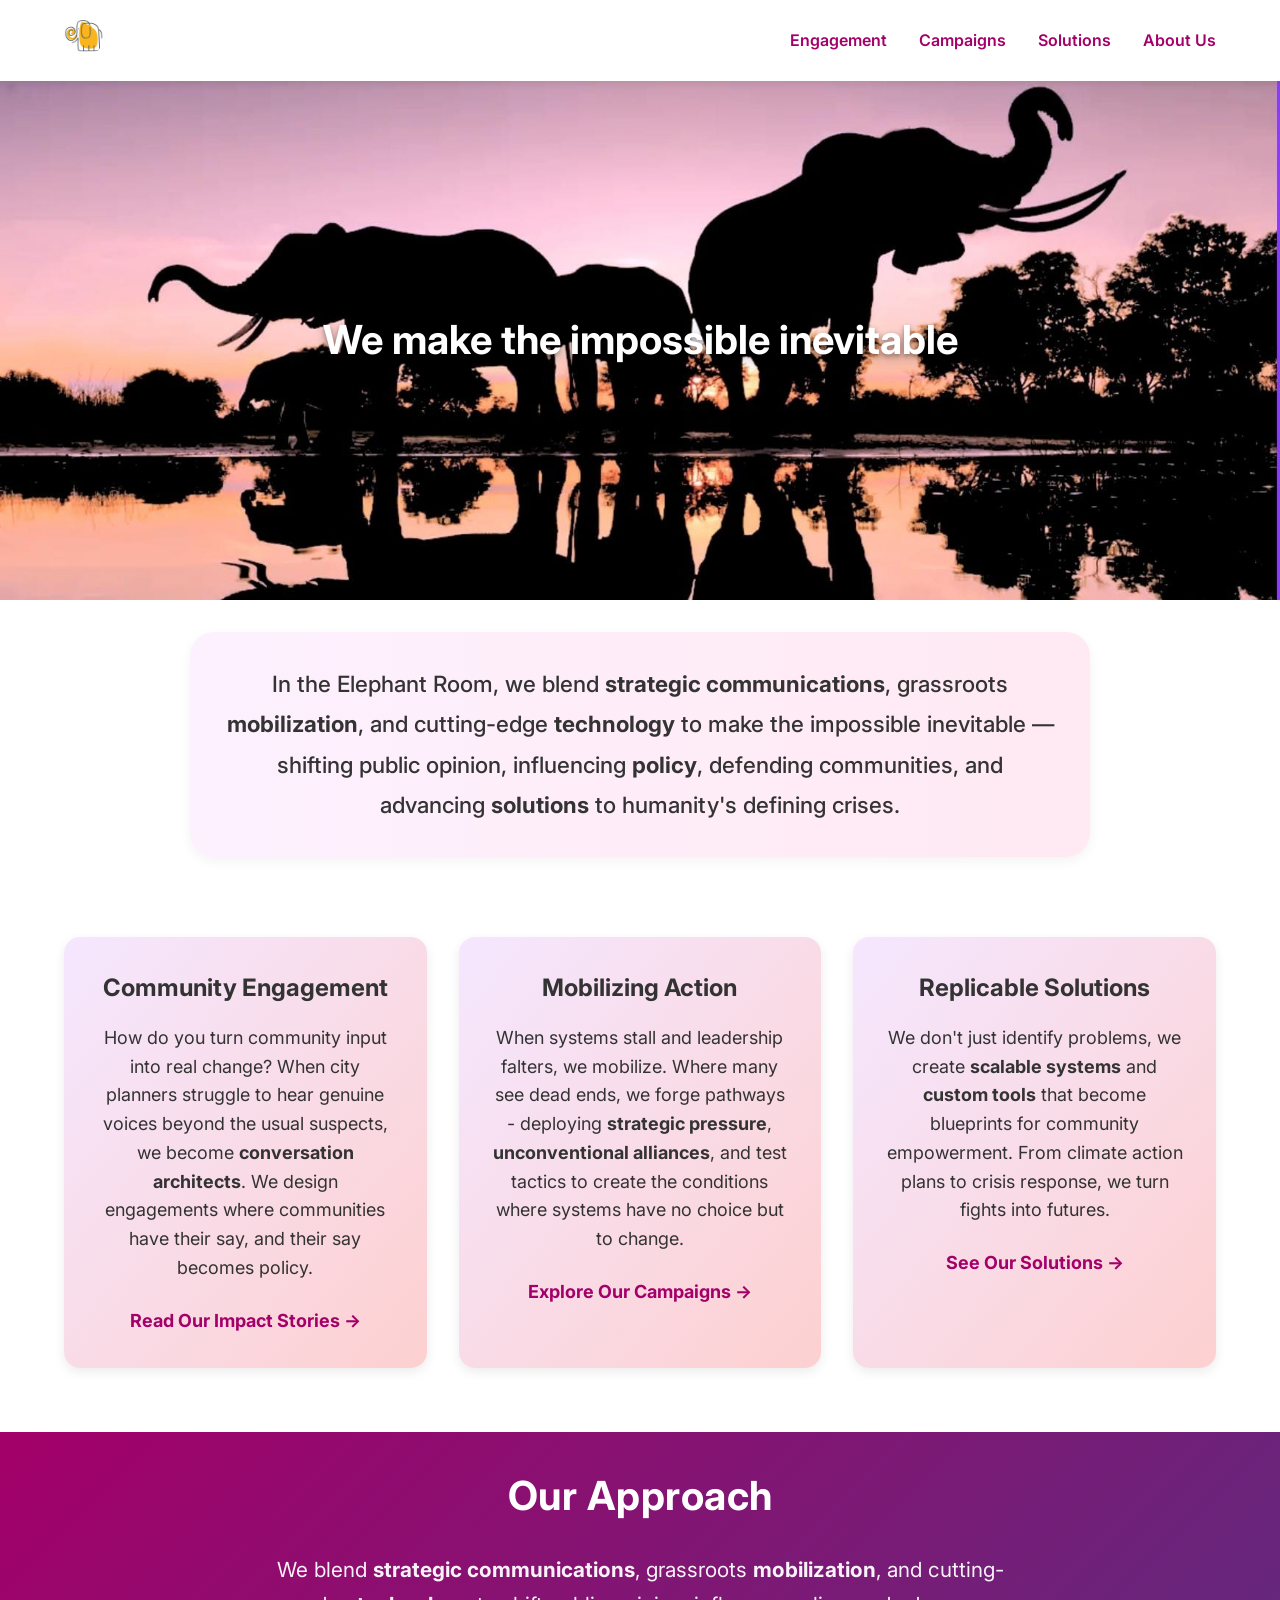
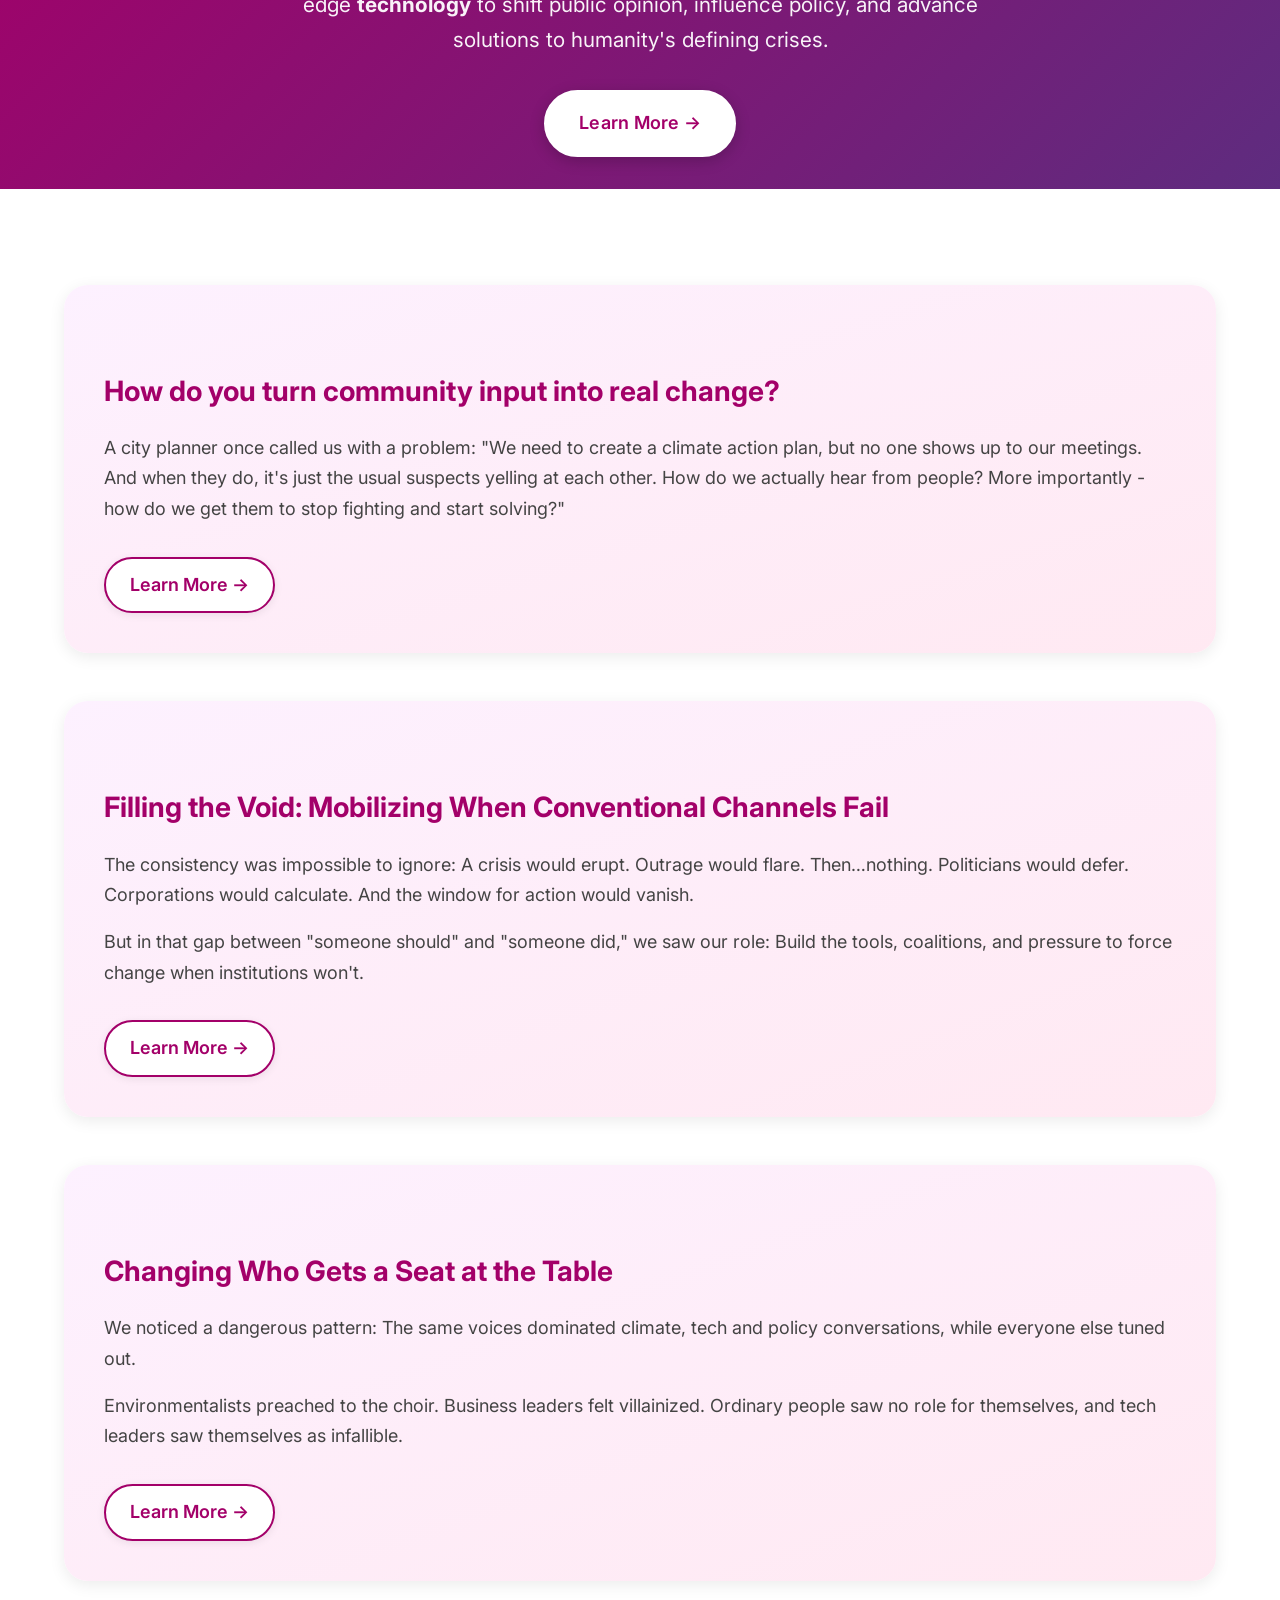
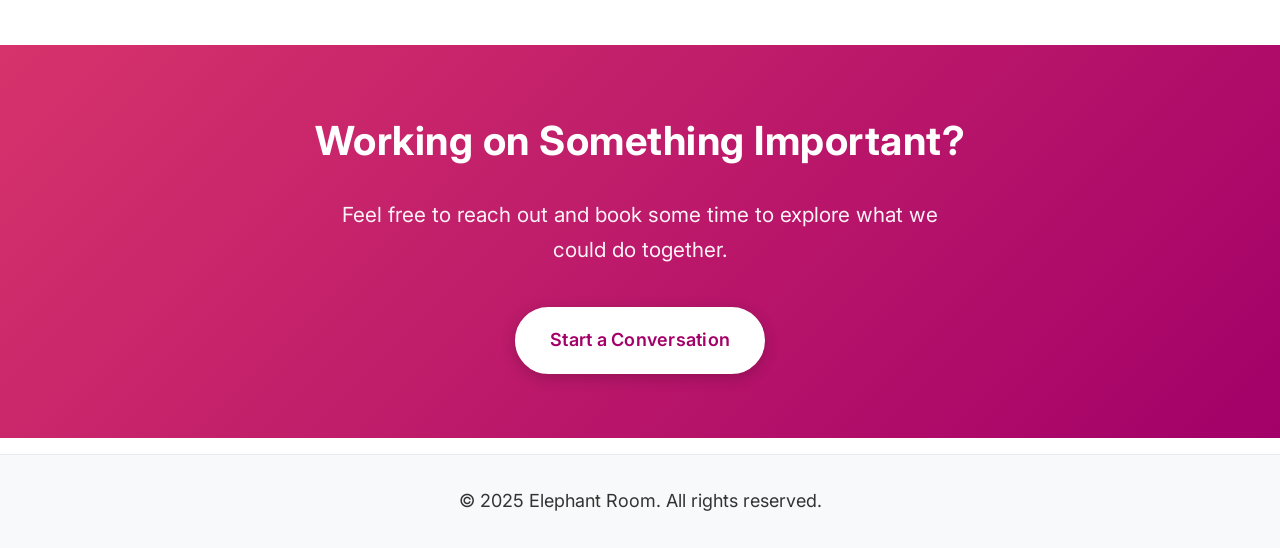
==== commit f49bfce4: "Complete campaigns page overhaul with new Impact Chronicles - Added "Filling the Void" intro section" ====
--- a/index.html
+++ b/index.html
@@ -95,7 +95,7 @@
             
             <div class="key-area">
                 <div class="key-area-content">
-                    <h3>Filling the Vacuum: Mobilizing When Conventional Channels Fail</h3>
+                    <h3>Filling the Void: Mobilizing When Conventional Channels Fail</h3>
                     <div class="key-area-image">
                         <img src="images/placeholder-mobilizing.jpg" alt="Mobilizing Action" onerror="this.style.display='none';">
                     </div>
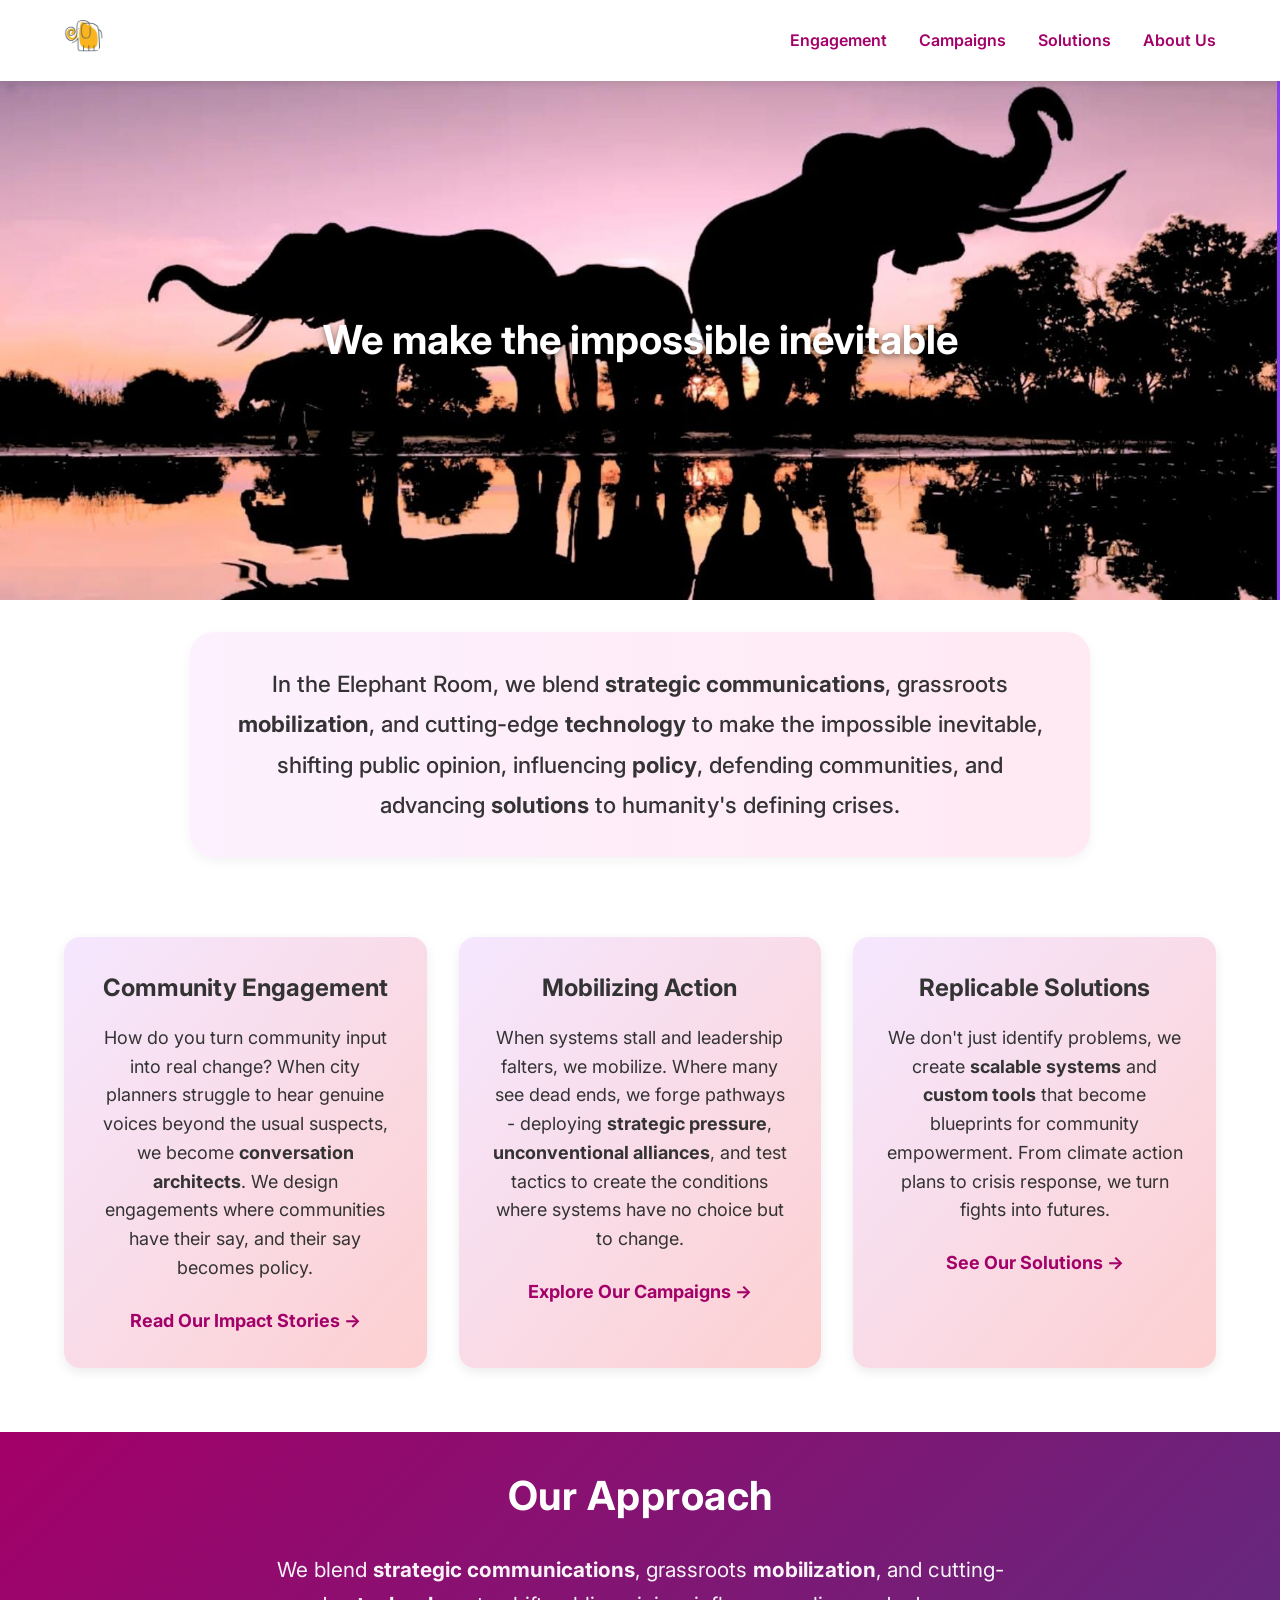
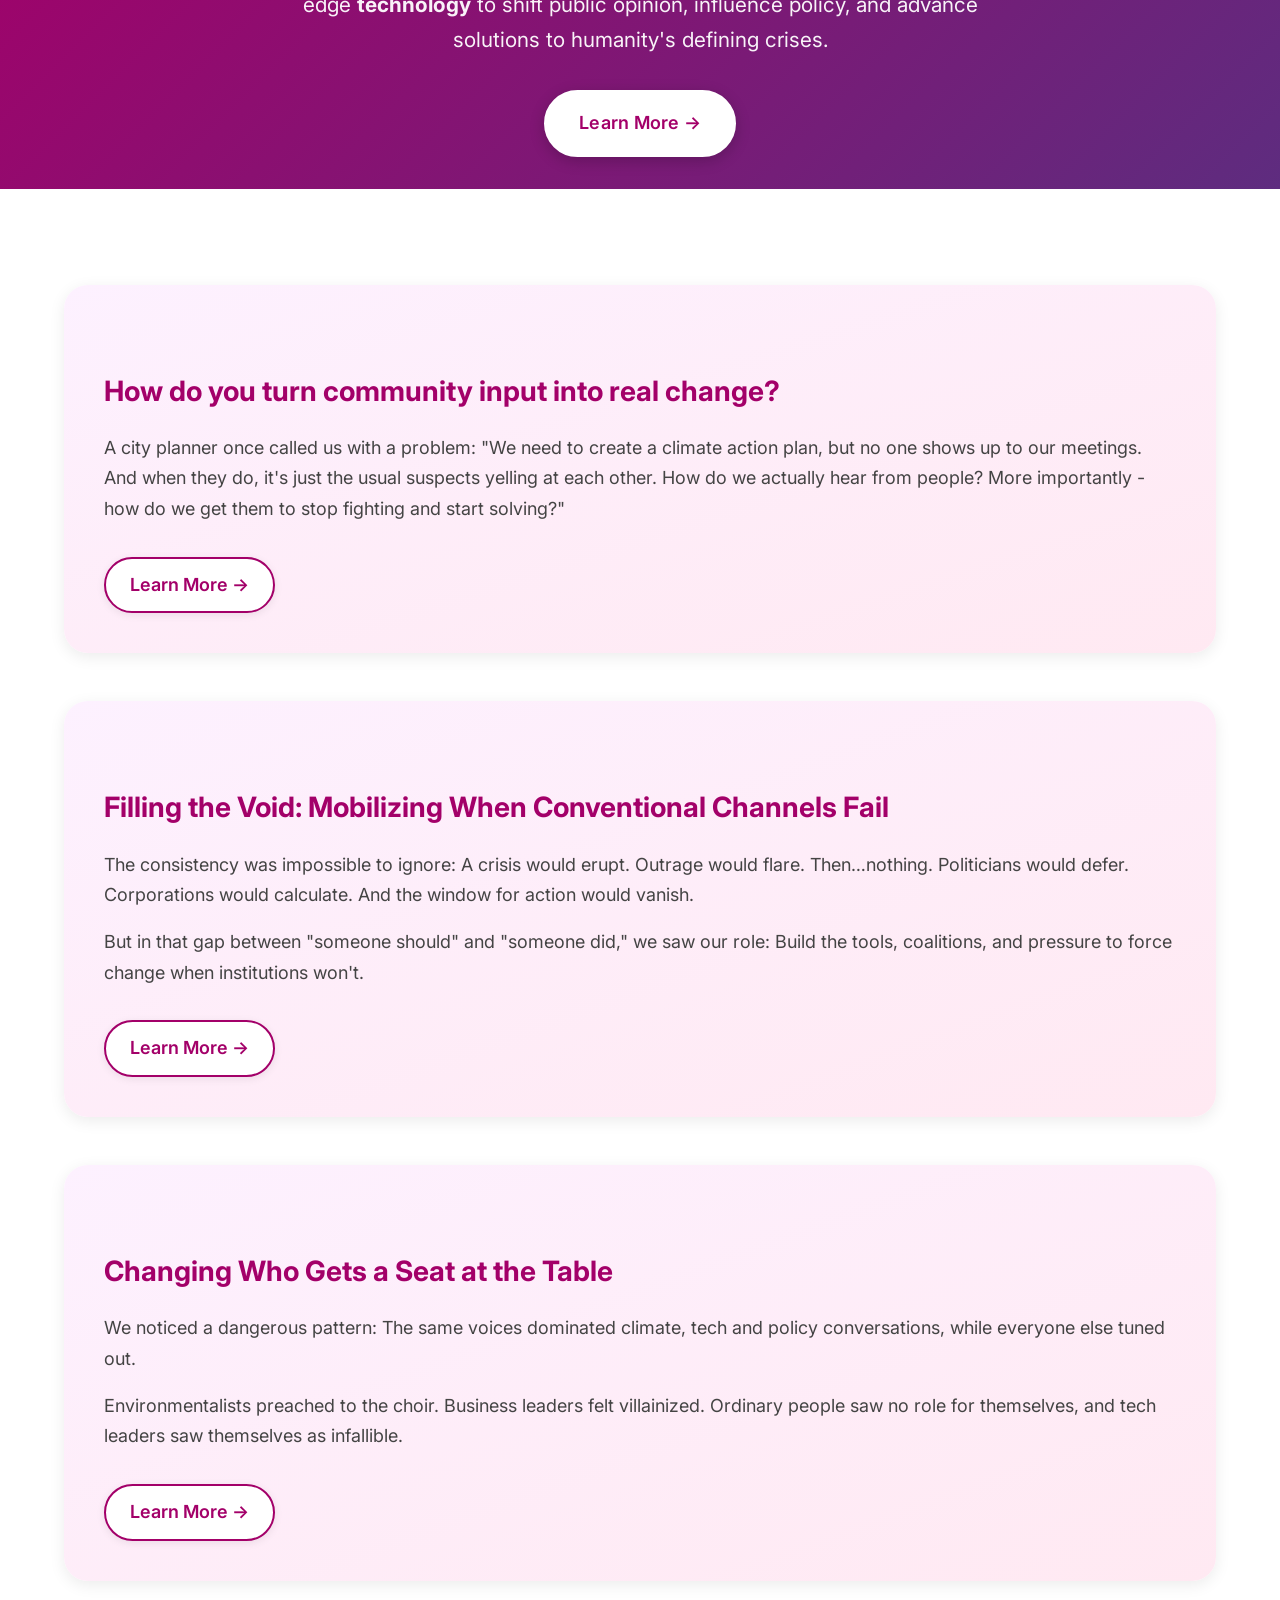
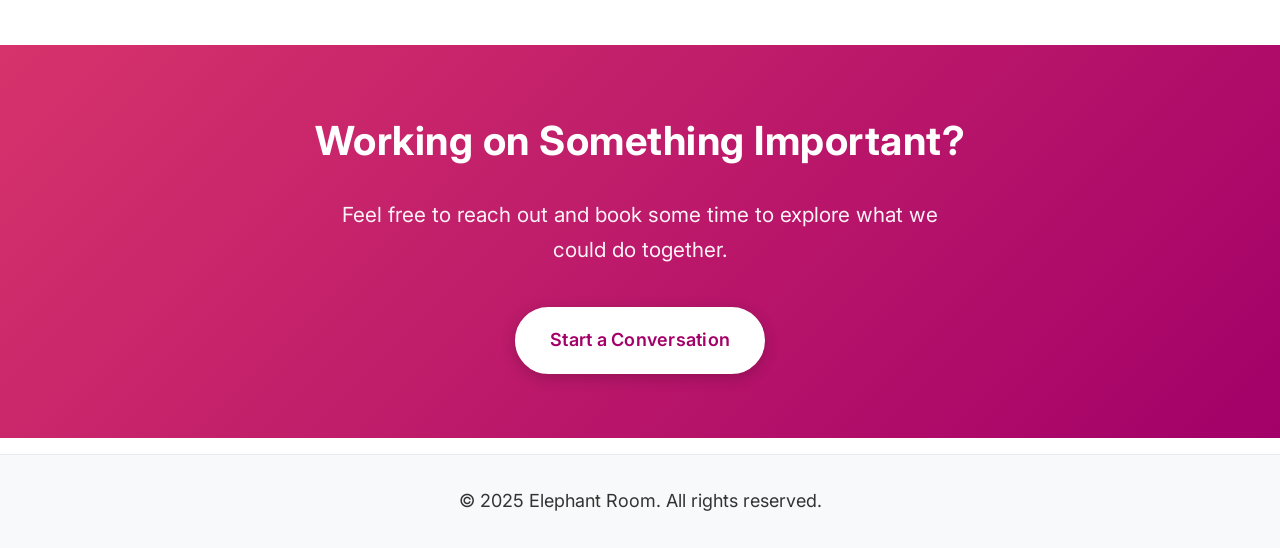
==== commit f4ffdd22: "Replace em dashes with commas across site content - Fix home page header mission statement punctuati" ====
--- a/index.html
+++ b/index.html
@@ -38,7 +38,7 @@
                 In the Elephant Room, we blend
                 <strong>strategic communications</strong>,
                 grassroots <strong>mobilization</strong>, and
-                cutting-edge <strong>technology</strong> to make the impossible inevitable —
+                cutting-edge <strong>technology</strong> to make the impossible inevitable,
                 shifting public opinion, influencing <strong>policy</strong>,
                 defending communities, and advancing <strong>solutions</strong>
                 to humanity's defining crises.
@@ -58,7 +58,7 @@
             <div class="card">
                 <h2>Mobilizing Action</h2>
                 <p>When systems stall and leadership falters, we mobilize. Where many see dead ends, we forge pathways - deploying <strong>strategic pressure</strong>, <strong>unconventional alliances</strong>, and test tactics to create the conditions where systems have no choice but to change.</p>
-                <a href="campaigns.html">Explore Our Campaigns →</a>
+                <a href="campaigns.html#voteclimate">Explore Our Campaigns →</a>
             </div>
             <div class="card">
                 <h2>Replicable Solutions</h2>
@@ -89,7 +89,7 @@
                         <img src="images/placeholder-community.jpg" alt="Community Engagement" onerror="this.style.display='none';">
                     </div>
                     <p>A city planner once called us with a problem: "We need to create a climate action plan, but no one shows up to our meetings. And when they do, it's just the usual suspects yelling at each other. How do we actually hear from people? More importantly - how do we get them to stop fighting and start solving?"</p>
-                    <a href="engagement.html" class="key-area-link">Learn More →</a>
+                    <a href="engagement.html#city-planner-story" class="key-area-link">Learn More →</a>
                 </div>
             </div>
             
@@ -101,7 +101,7 @@
                     </div>
                     <p>The consistency was impossible to ignore: A crisis would erupt. Outrage would flare. Then…nothing. Politicians would defer. Corporations would calculate. And the window for action would vanish.</p>
                     <p>But in that gap between "someone should" and "someone did," we saw our role: Build the tools, coalitions, and pressure to force change when institutions won't.</p>
-                    <a href="campaigns.html" class="key-area-link">Learn More →</a>
+                    <a href="campaigns.html#finding-pressure-points" class="key-area-link">Learn More →</a>
                 </div>
             </div>
             
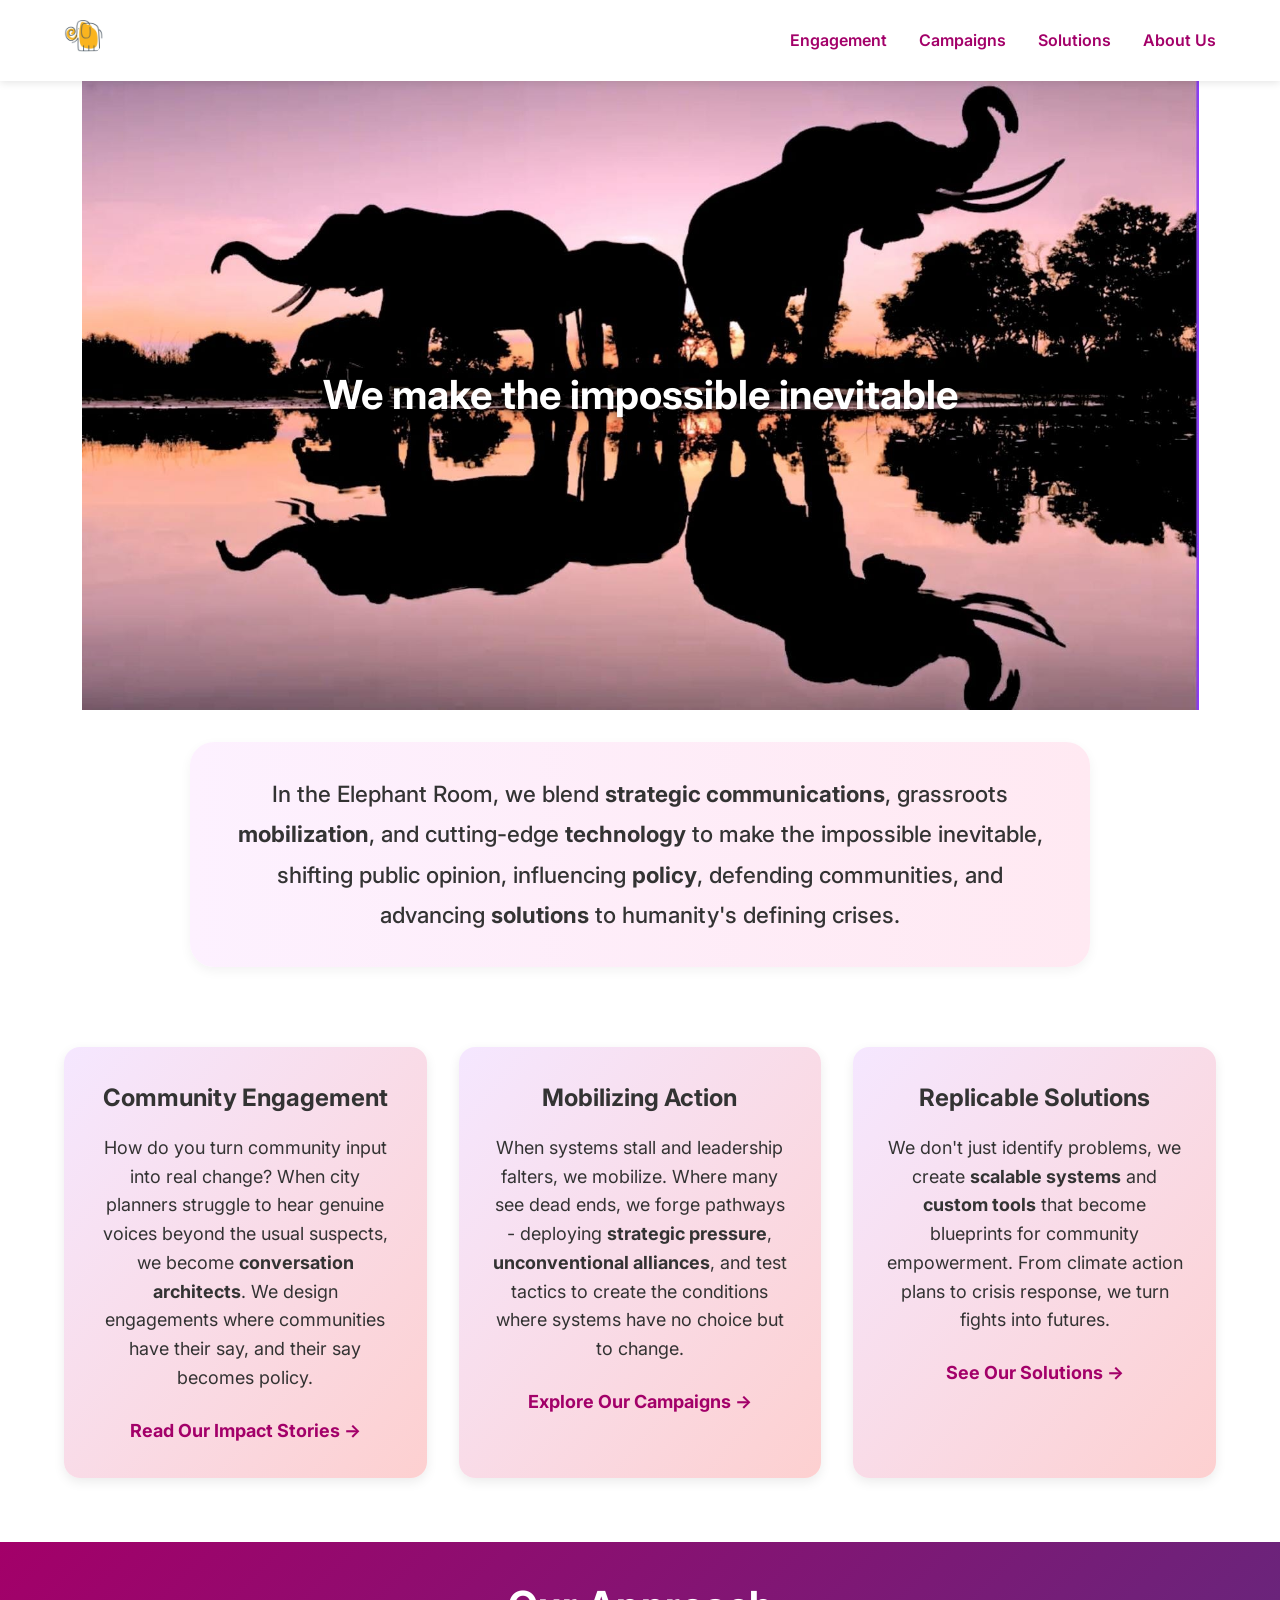
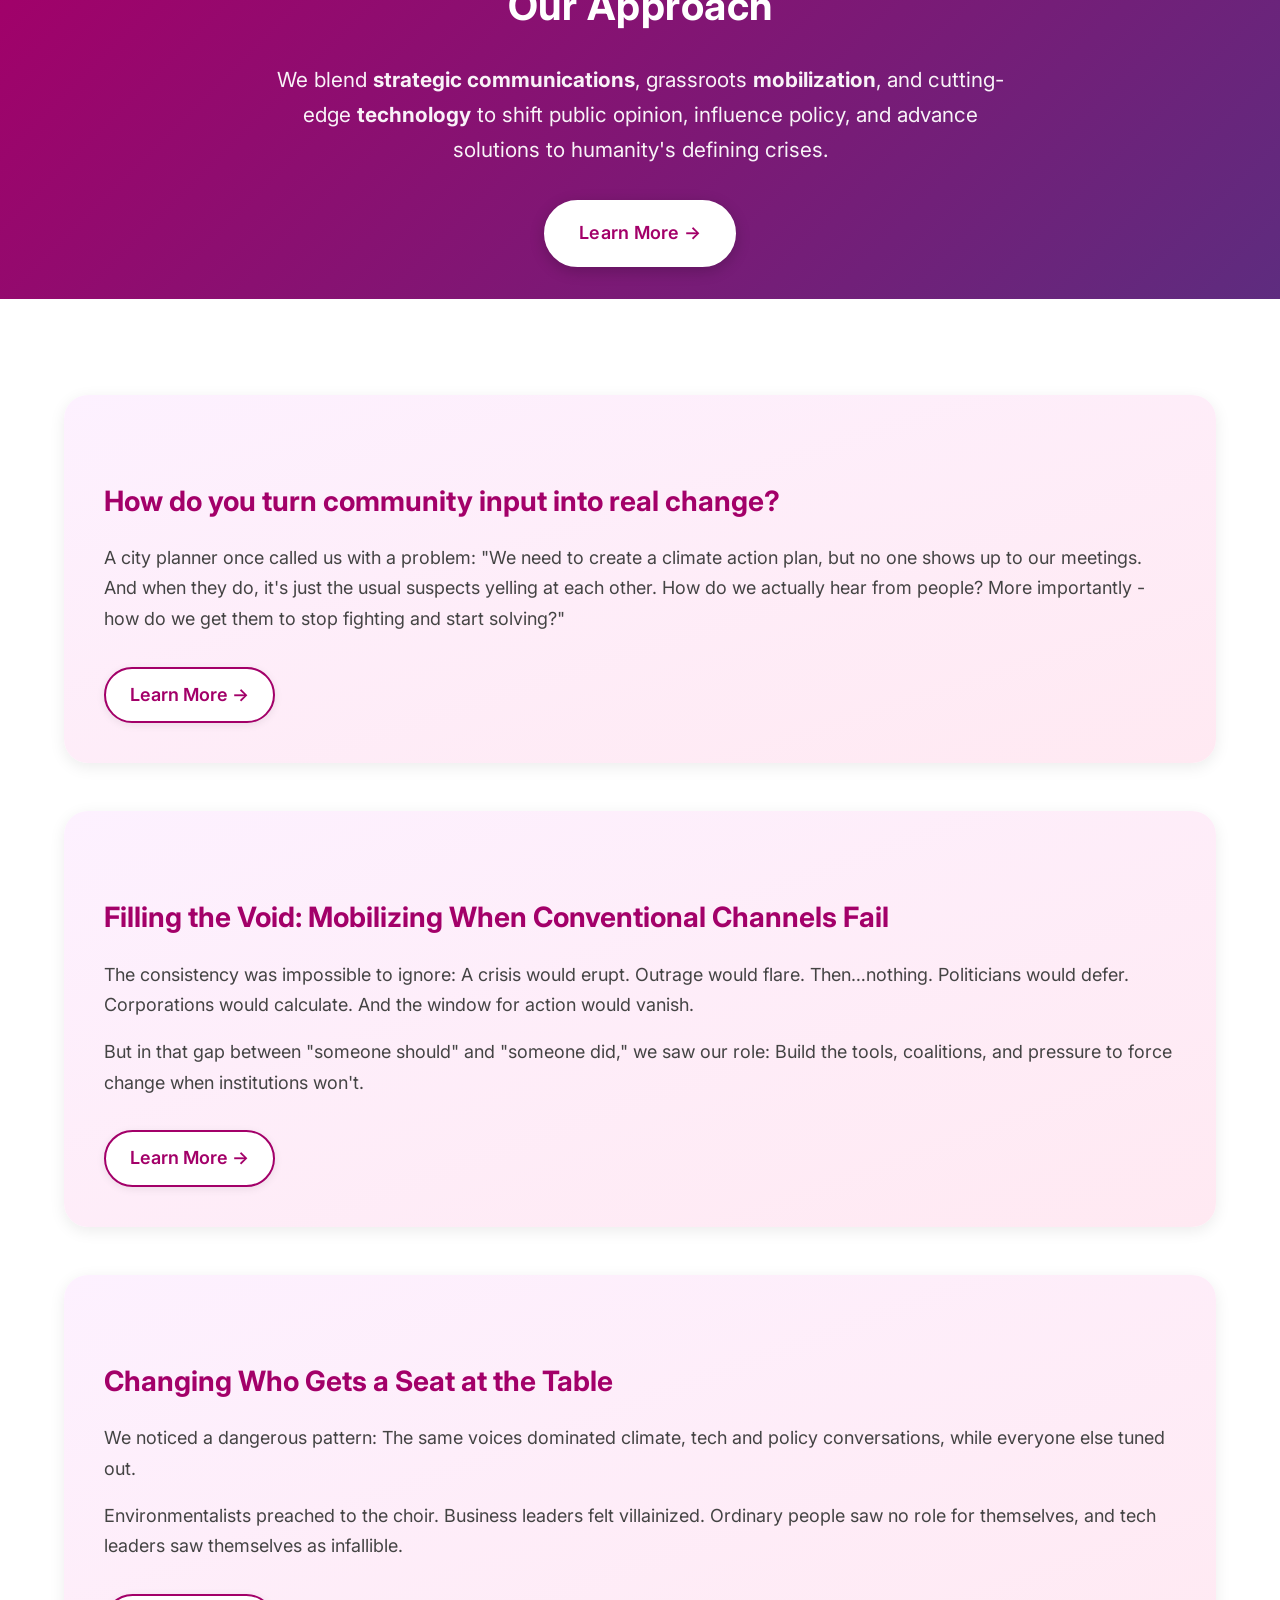
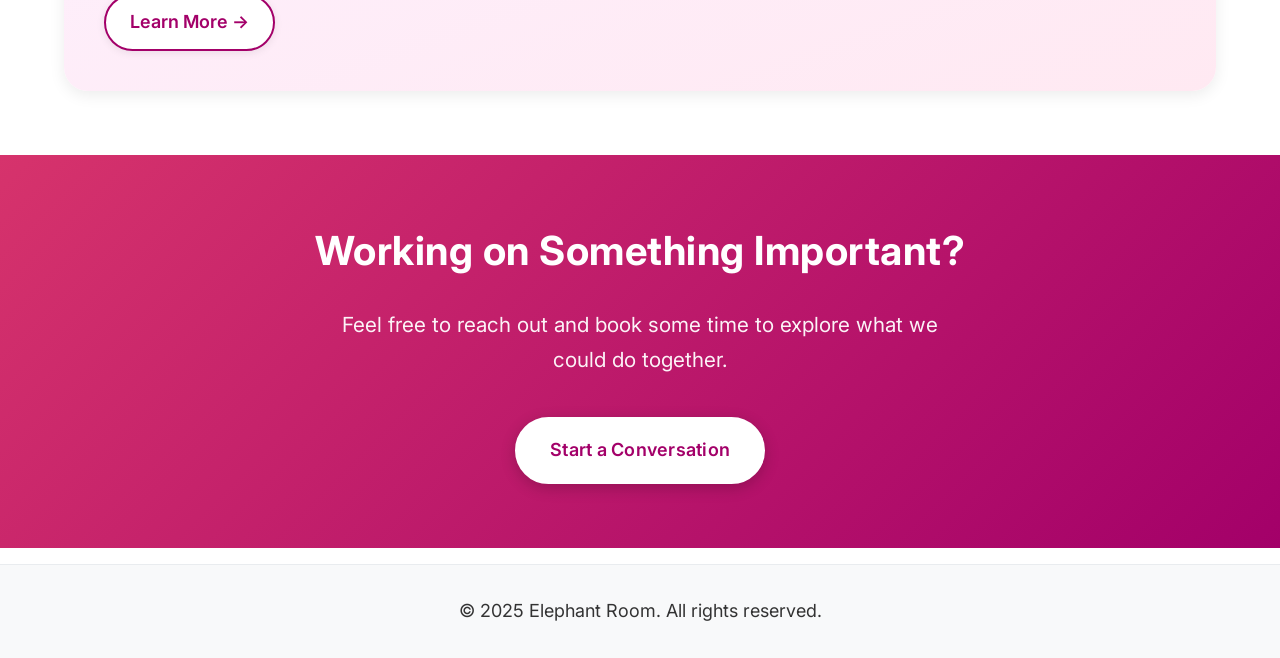
==== commit f6aff458: "Add social media meta tags for link previews - Added Open Graph tags for Facebook, LinkedIn, WhatsAp" ====
--- a/index.html
+++ b/index.html
@@ -4,8 +4,42 @@
     <meta charset="UTF-8">
     <meta name="viewport" content="width=device-width, initial-scale=1.0">
     <title>Elephant Room - We make the impossible inevitable</title>
+    <meta name="description" content="In the Elephant Room, we blend strategic communications, grassroots mobilization, and cutting-edge technology to make the impossible inevitable. We shift public opinion, influence policy, defend communities, and advance solutions to humanity's defining crises. From community engagement and climate action plans to mobilizing when conventional channels fail, we turn fights into futures through scalable systems and custom tools.">
+    
+    <!-- Open Graph meta tags -->
+    <meta property="og:title" content="Elephant Room - We make the impossible inevitable">
+    <meta property="og:description" content="In the Elephant Room, we blend strategic communications, grassroots mobilization, and cutting-edge technology to make the impossible inevitable. We shift public opinion, influence policy, defend communities, and advance solutions to humanity's defining crises. From community engagement and climate action plans to mobilizing when conventional channels fail, we turn fights into futures through scalable systems and custom tools.">
+    <meta property="og:image" content="https://elephantroom.ca/content/images/2025/06/elephants-1.jpg">
+    <meta property="og:url" content="https://elephantroom.ca/">
+    <meta property="og:type" content="website">
+    <meta property="og:site_name" content="Elephant Room">
+    
+    <!-- Twitter Card meta tags -->
+    <meta name="twitter:card" content="summary_large_image">
+    <meta name="twitter:title" content="Elephant Room - We make the impossible inevitable">
+    <meta name="twitter:description" content="In the Elephant Room, we blend strategic communications, grassroots mobilization, and cutting-edge technology to make the impossible inevitable. We shift public opinion, influence policy, defend communities, and advance solutions to humanity's defining crises. From community engagement and climate action plans to mobilizing when conventional channels fail, we turn fights into futures through scalable systems and custom tools.">
+    <meta name="twitter:image" content="https://elephantroom.ca/content/images/2025/06/elephants-1.jpg">
+    
     <link rel="stylesheet" href="css/main.css">
     <link href="https://fonts.googleapis.com/css2?family=Inter:wght@400;600;700;900&display=swap" rel="stylesheet">
+    
+    <!-- Google Tag Manager -->
+    <script>(function(w,d,s,l,i){w[l]=w[l]||[];w[l].push({'gtm.start':
+    new Date().getTime(),event:'gtm.js'});var f=d.getElementsByTagName(s)[0],
+    j=d.createElement(s),dl=l!='dataLayer'?'&l='+l:'';j.async=true;j.src=
+    'https://www.googletagmanager.com/gtm.js?id='+i+dl;f.parentNode.insertBefore(j,f);
+    })(window,document,'script','dataLayer','GTM-PFR3LBSH');</script>
+    <!-- End Google Tag Manager -->
+    
+    <!-- Google tag (gtag.js) -->
+    <script async src="https://www.googletagmanager.com/gtag/js?id=G-4XEWQLCJG5"></script>
+    <script>
+      window.dataLayer = window.dataLayer || [];
+      function gtag(){dataLayer.push(arguments);}
+      gtag('js', new Date());
+
+      gtag('config', 'G-4XEWQLCJG5');
+    </script>
 </head>
 <body>
     <!-- Navigation -->
--- a/css/main.css
+++ b/css/main.css
@@ -69,15 +69,17 @@
 .hero {
     position: relative;
     width: 100vw;
-    max-height: 520px;
-    overflow: hidden;
+    height: 70vh;
+    min-height: 400px;
+    background-image: url('../content/images/2025/06/elephants-1.jpg');
+    background-size: contain;
+    background-position: center;
+    background-repeat: no-repeat;
     margin-top: 80px; /* Account for fixed nav */
 }
 
 .hero-image {
-    width: 100%;
-    height: auto;
-    display: block;
+    display: none; /* Hide the img tag since we're using background */
 }
 
 .hero-text {
@@ -88,6 +90,8 @@
     z-index: 10;
     color: white;
     text-align: center;
+    width: 90%;
+    max-width: 800px;
     text-shadow:
         0 2px 4px rgba(0, 0, 0, 0.3),
         0 4px 8px rgba(0, 0, 0, 0.2),
@@ -558,7 +562,7 @@
 .exp-card img {
     width: 100%;
     max-height: 350px;
-    object-fit: cover;
+    object-fit: contain;
     border-radius: 1rem;
     margin: 1.5rem 0;
     box-shadow: 0 4px 12px rgba(0, 0, 0, 0.1);
@@ -840,6 +844,8 @@
     
     .hero {
         margin-top: 120px; /* Account for taller mobile nav */
+        height: 60vh;
+        min-height: 350px;
     }
     
     .sub-hero {
@@ -870,6 +876,25 @@
     
     .modern-hero .hero-blurb {
         font-size: 1.25rem;
+    }
+    
+    .sub-hero {
+        padding: 2rem 1rem;
+    }
+    
+    .sub-hero .hero-blurb {
+        max-width: 100%;
+        padding: 0 0.5rem;
+    }
+    
+    .results {
+        padding: 0.75rem;
+    }
+    
+    .results .grid, 
+    .results div[style*="display: grid"] {
+        grid-template-columns: 1fr !important;
+        gap: 0.75rem;
     }
     
     .mission-wrapper {
